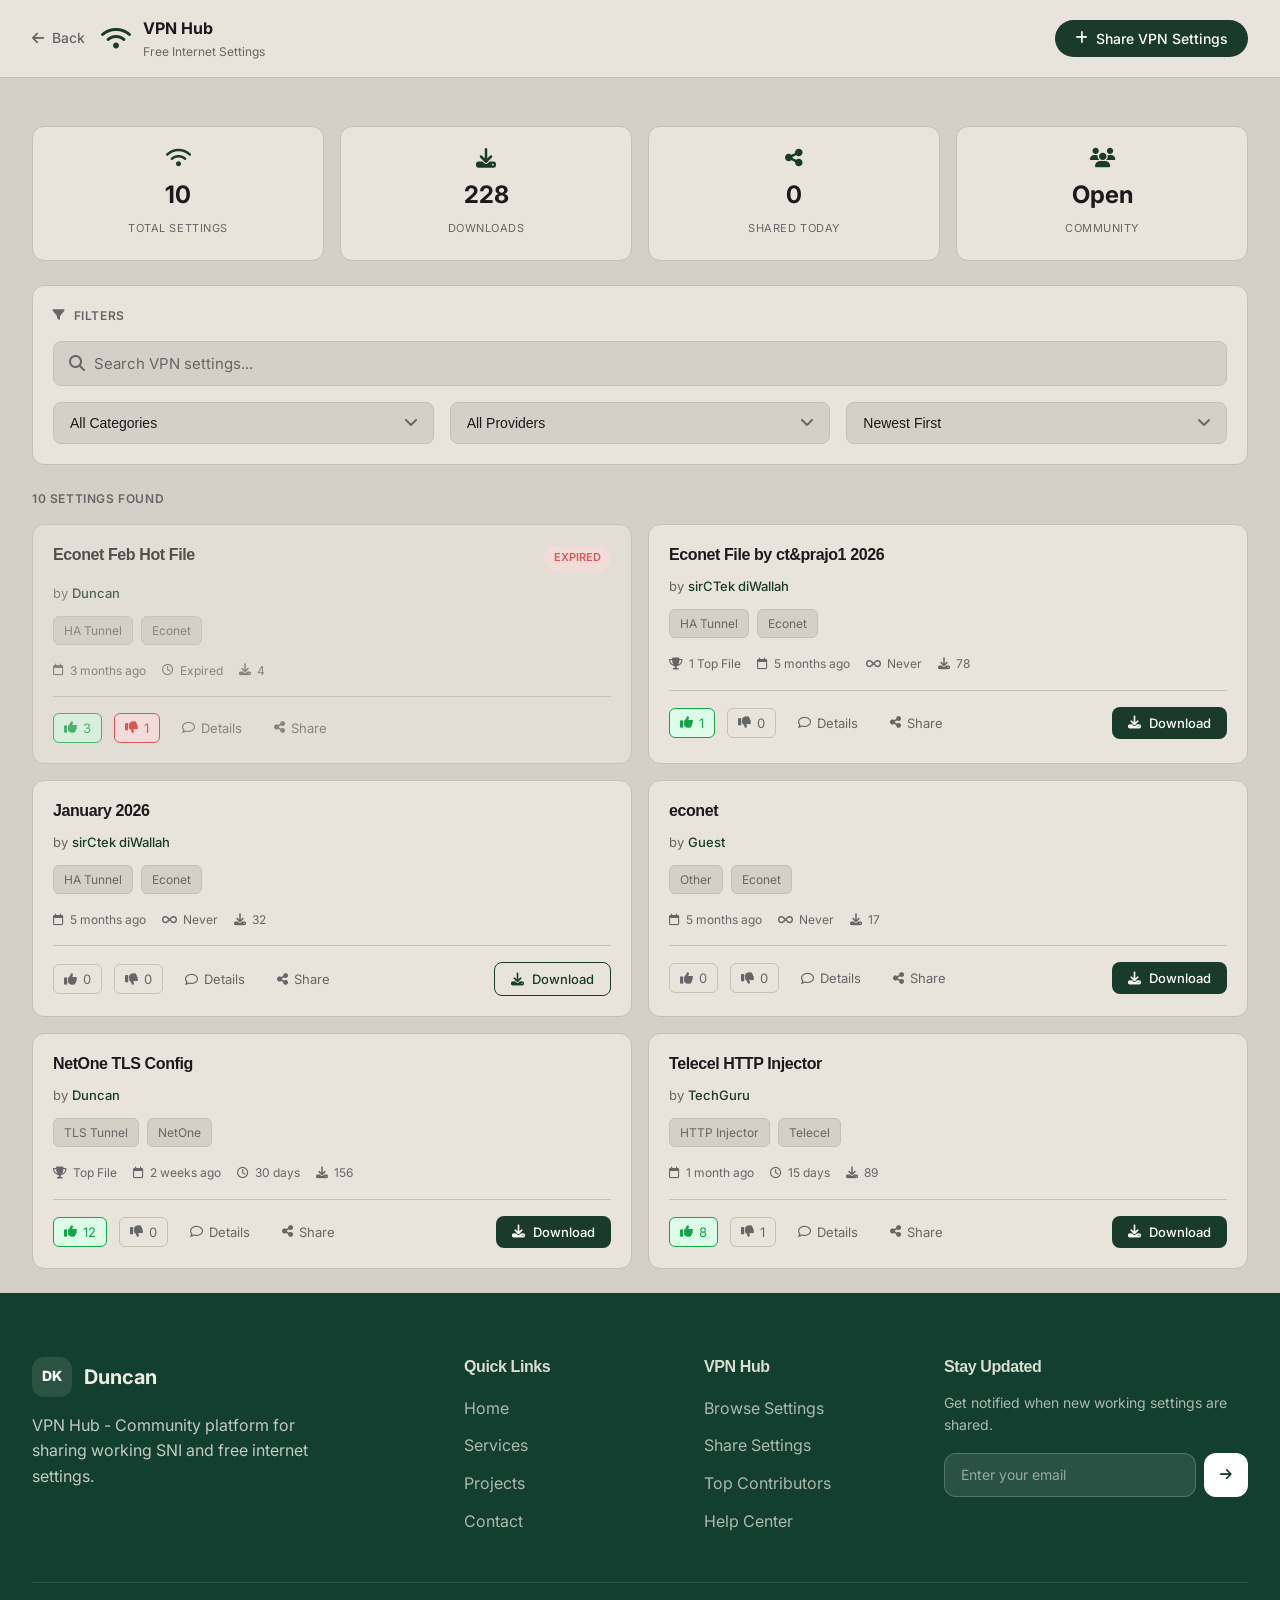
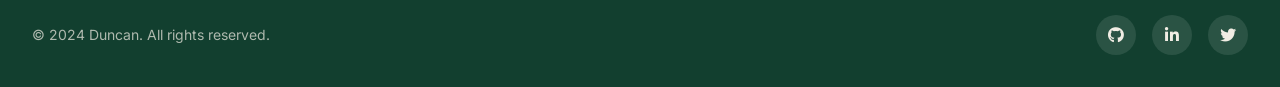
==== vpn-hub.html @ 021457cf "Add files via upload Initial website upload" ====
<!DOCTYPE html>
<html lang="en">
<head>
    <meta charset="UTF-8">
    <meta name="viewport" content="width=device-width, initial-scale=1.0">
    <title>VPN Hub | Free Internet Settings Community</title>
    <meta name="description" content="VPN Hub - Community platform for sharing working SNI and free internet settings. Download and share HA Tunnel, HTTP Injector, and other VPN configurations.">
    <meta name="keywords" content="VPN Hub, SNI, Free Internet, HA Tunnel, HTTP Injector, Settings, Duncan">
    <meta name="author" content="Duncan (formerly known as Unsignedhacker)">
    <meta name="theme-color" content="#1a3a2a">
    
    <!-- Open Graph -->
    <meta property="og:type" content="website">
    <meta property="og:url" content="https://duncan.dev/vpn-hub.html">
    <meta property="og:title" content="VPN Hub | Free Internet Settings Community">
    <meta property="og:description" content="Community platform for sharing working SNI and free internet settings.">
    
    <!-- Fonts -->
    <link rel="preconnect" href="https://fonts.googleapis.com">
    <link rel="preconnect" href="https://fonts.gstatic.com" crossorigin>
    <link href="https://fonts.googleapis.com/css2?family=Inter:wght@300;400;500;600;700;800;900&display=swap" rel="stylesheet">
    
    <!-- Icons -->
    <link rel="stylesheet" href="https://cdnjs.cloudflare.com/ajax/libs/font-awesome/6.5.1/css/all.min.css">
    
    <!-- Favicon - Hacker Style -->
    <link rel="icon" type="image/svg+xml" href="data:image/svg+xml,<svg xmlns=%22http://www.w3.org/2000/svg%22 viewBox=%220 0 100 100%22><rect fill=%22%231a3a2a%22 rx=%2215%22 width=%22100%22 height=%22100%22/><text x=%2250%22 y=%2255%22 font-size=%2250%22 text-anchor=%22middle%22 dominant-baseline=%22middle%22 fill=%22white%22 font-family=%22monospace%22>DK</text></svg>">
    <link rel="apple-touch-icon" href="data:image/svg+xml,<svg xmlns=%22http://www.w3.org/2000/svg%22 viewBox=%220 0 180 180%22><rect fill=%22%231a3a2a%22 rx=%2225%22 width=%22180%22 height=%22180%22/><text x=%2290%22 y=%22100%22 font-size=%2280%22 text-anchor=%22middle%22 dominant-baseline=%22middle%22 fill=%22white%22 font-family=%22monospace%22 font-weight=%22bold%22>DK</text></svg>">
    
    <link rel="stylesheet" href="style.css">
    <style>
        /* VPN Hub - SNI Settings Platform Styles */
        :root {
            --vh-bg: #d4d0c8;
            --vh-card: #e8e4dc;
            --vh-border: #c4c0b8;
            --vh-text: #1a1a1a;
            --vh-text-muted: #666;
            --vh-primary: #1a3a2a;
            --vh-primary-light: #2d5a45;
            --vh-success: #22c55e;
            --vh-warning: #f59e0b;
            --vh-danger: #ef4444;
        }
        
        [data-theme="dark"] {
            --vh-bg: #1a1a1a;
            --vh-card: #2a2a2a;
            --vh-border: #3a3a3a;
            --vh-text: #e8e4dc;
            --vh-text-muted: #999;
        }
        
        body {
            background: var(--vh-bg);
            font-family: 'Inter', sans-serif;
        }
        
        /* VPN Hub Header */
        .vpn-hub-header {
            background: var(--vh-card);
            border-bottom: 1px solid var(--vh-border);
            padding: 1rem 0;
            position: sticky;
            top: 0;
            z-index: 100;
        }
        
        .vpn-hub-header .container {
            display: flex;
            align-items: center;
            justify-content: space-between;
        }
        
        .vpn-hub-brand {
            display: flex;
            align-items: center;
            gap: 1rem;
        }
        
        .back-btn {
            display: flex;
            align-items: center;
            gap: 0.5rem;
            color: var(--vh-text-muted);
            font-size: 0.875rem;
            font-weight: 500;
            transition: color 0.2s;
        }
        
        .back-btn:hover {
            color: var(--vh-primary);
        }
        
        .vpn-hub-logo {
            display: flex;
            align-items: center;
            gap: 0.75rem;
        }
        
        .vpn-hub-logo i {
            font-size: 1.5rem;
            color: var(--vh-primary);
        }
        
        .vpn-hub-logo-text {
            display: flex;
            flex-direction: column;
        }
        
        .vpn-hub-logo-text strong {
            font-size: 1rem;
            font-weight: 700;
            color: var(--vh-text);
        }
        
        .vpn-hub-logo-text span {
            font-size: 0.75rem;
            color: var(--vh-text-muted);
        }
        
        .share-btn {
            display: flex;
            align-items: center;
            gap: 0.5rem;
            padding: 0.625rem 1.25rem;
            background: var(--vh-primary);
            color: white;
            border-radius: 9999px;
            font-size: 0.875rem;
            font-weight: 500;
            transition: background 0.2s;
        }
        
        .share-btn:hover {
            background: var(--vh-primary-light);
        }
        
        /* Stats Bar */
        .vpn-stats-bar {
            padding: 1.5rem 0;
        }
        
        .stats-grid {
            display: grid;
            grid-template-columns: repeat(4, 1fr);
            gap: 1rem;
        }
        
        .stat-box {
            background: var(--vh-card);
            border: 1px solid var(--vh-border);
            border-radius: 0.75rem;
            padding: 1.25rem;
            text-align: center;
            transition: all 0.2s;
        }
        
        .stat-box:hover {
            border-color: var(--vh-primary);
        }
        
        .stat-box i {
            font-size: 1.25rem;
            color: var(--vh-primary);
            margin-bottom: 0.5rem;
        }
        
        .stat-box .number {
            font-size: 1.5rem;
            font-weight: 700;
            color: var(--vh-text);
            display: block;
        }
        
        .stat-box .label {
            font-size: 0.6875rem;
            color: var(--vh-text-muted);
            text-transform: uppercase;
            letter-spacing: 0.05em;
        }
        
        /* Filters Section */
        .filters-section {
            background: var(--vh-card);
            border: 1px solid var(--vh-border);
            border-radius: 0.75rem;
            padding: 1.25rem;
            margin-bottom: 1.5rem;
        }
        
        .filters-header {
            display: flex;
            align-items: center;
            gap: 0.5rem;
            margin-bottom: 1rem;
            color: var(--vh-text-muted);
            font-size: 0.75rem;
            font-weight: 600;
            text-transform: uppercase;
            letter-spacing: 0.05em;
        }
        
        .search-box {
            position: relative;
            margin-bottom: 1rem;
        }
        
        .search-box i {
            position: absolute;
            left: 1rem;
            top: 50%;
            transform: translateY(-50%);
            color: var(--vh-text-muted);
        }
        
        .search-box input {
            width: 100%;
            padding: 0.75rem 1rem 0.75rem 2.5rem;
            background: var(--vh-bg);
            border: 1px solid var(--vh-border);
            border-radius: 0.5rem;
            font-size: 0.9375rem;
            color: var(--vh-text);
        }
        
        .search-box input::placeholder {
            color: var(--vh-text-muted);
        }
        
        .filters-row {
            display: grid;
            grid-template-columns: repeat(3, 1fr);
            gap: 1rem;
        }
        
        .filter-select {
            position: relative;
        }
        
        .filter-select select {
            width: 100%;
            padding: 0.75rem 2.5rem 0.75rem 1rem;
            background: var(--vh-bg);
            border: 1px solid var(--vh-border);
            border-radius: 0.5rem;
            font-size: 0.875rem;
            color: var(--vh-text);
            cursor: pointer;
            appearance: none;
        }
        
        .filter-select::after {
            content: '\f107';
            font-family: 'Font Awesome 6 Free';
            font-weight: 900;
            position: absolute;
            right: 1rem;
            top: 50%;
            transform: translateY(-50%);
            color: var(--vh-text-muted);
            pointer-events: none;
        }
        
        /* Results Count */
        .results-count {
            font-size: 0.75rem;
            color: var(--vh-text-muted);
            font-weight: 600;
            text-transform: uppercase;
            letter-spacing: 0.05em;
            margin-bottom: 1rem;
        }
        
        /* Settings Grid */
        .settings-grid {
            display: grid;
            grid-template-columns: repeat(2, 1fr);
            gap: 1rem;
        }
        
        /* Setting Card */
        .setting-card {
            background: var(--vh-card);
            border: 1px solid var(--vh-border);
            border-radius: 0.75rem;
            padding: 1.25rem;
            transition: all 0.2s;
        }
        
        .setting-card:hover {
            border-color: var(--vh-primary);
            box-shadow: 0 4px 12px rgba(0,0,0,0.08);
        }
        
        .setting-card.expired {
            opacity: 0.7;
        }
        
        .setting-header {
            display: flex;
            align-items: flex-start;
            justify-content: space-between;
            margin-bottom: 0.75rem;
        }
        
        .setting-title {
            font-size: 1rem;
            font-weight: 600;
            color: var(--vh-text);
        }
        
        .setting-badge {
            padding: 0.25rem 0.625rem;
            border-radius: 9999px;
            font-size: 0.6875rem;
            font-weight: 600;
            text-transform: uppercase;
        }
        
        .setting-badge.expired {
            background: #fee2e2;
            color: #dc2626;
        }
        
        .setting-badge.active {
            background: #dcfce7;
            color: #16a34a;
        }
        
        .setting-author {
            font-size: 0.8125rem;
            color: var(--vh-text-muted);
            margin-bottom: 0.75rem;
        }
        
        .setting-author a {
            color: var(--vh-primary);
            font-weight: 500;
        }
        
        .setting-tags {
            display: flex;
            gap: 0.5rem;
            margin-bottom: 1rem;
        }
        
        .setting-tag {
            padding: 0.25rem 0.625rem;
            background: var(--vh-bg);
            border: 1px solid var(--vh-border);
            border-radius: 0.375rem;
            font-size: 0.75rem;
            color: var(--vh-text-muted);
        }
        
        .setting-meta {
            display: flex;
            align-items: center;
            gap: 1rem;
            font-size: 0.75rem;
            color: var(--vh-text-muted);
            margin-bottom: 1rem;
            padding-bottom: 1rem;
            border-bottom: 1px solid var(--vh-border);
        }
        
        .setting-meta span {
            display: flex;
            align-items: center;
            gap: 0.375rem;
        }
        
        .setting-actions {
            display: flex;
            align-items: center;
            justify-content: space-between;
        }
        
        .setting-votes {
            display: flex;
            align-items: center;
            gap: 0.75rem;
        }
        
        .vote-btn {
            display: flex;
            align-items: center;
            gap: 0.375rem;
            padding: 0.375rem 0.625rem;
            background: transparent;
            border: 1px solid var(--vh-border);
            border-radius: 0.375rem;
            font-size: 0.8125rem;
            color: var(--vh-text-muted);
            cursor: pointer;
            transition: all 0.2s;
        }
        
        .vote-btn:hover {
            border-color: var(--vh-primary);
            color: var(--vh-primary);
        }
        
        .vote-btn.liked {
            background: #dcfce7;
            border-color: #16a34a;
            color: #16a34a;
        }
        
        .vote-btn.disliked {
            background: #fee2e2;
            border-color: #dc2626;
            color: #dc2626;
        }
        
        .action-btn {
            display: flex;
            align-items: center;
            gap: 0.375rem;
            padding: 0.375rem 0.625rem;
            background: transparent;
            border: none;
            font-size: 0.8125rem;
            color: var(--vh-text-muted);
            cursor: pointer;
            transition: color 0.2s;
        }
        
        .action-btn:hover {
            color: var(--vh-primary);
        }
        
        .download-btn {
            display: flex;
            align-items: center;
            gap: 0.5rem;
            padding: 0.5rem 1rem;
            background: var(--vh-primary);
            color: white;
            border-radius: 0.5rem;
            font-size: 0.8125rem;
            font-weight: 500;
            cursor: pointer;
            transition: background 0.2s;
        }
        
        .download-btn:hover {
            background: var(--vh-primary-light);
        }
        
        .download-btn.outline {
            background: transparent;
            border: 1px solid var(--vh-primary);
            color: var(--vh-primary);
        }
        
        .download-btn.outline:hover {
            background: var(--vh-primary);
            color: white;
        }
        
        /* Empty State */
        .empty-state {
            text-align: center;
            padding: 4rem 2rem;
        }
        
        .empty-state i {
            font-size: 3rem;
            color: var(--vh-border);
            margin-bottom: 1rem;
        }
        
        .empty-state h3 {
            font-size: 1.25rem;
            color: var(--vh-text);
            margin-bottom: 0.5rem;
        }
        
        .empty-state p {
            color: var(--vh-text-muted);
        }
        
        /* Responsive */
        @media (max-width: 900px) {
            .stats-grid {
                grid-template-columns: repeat(2, 1fr);
            }
            
            .filters-row {
                grid-template-columns: 1fr;
            }
            
            .settings-grid {
                grid-template-columns: 1fr;
            }
        }
        
        @media (max-width: 600px) {
            .vpn-hub-header .container {
                flex-wrap: wrap;
                gap: 1rem;
            }
            
            .stats-grid {
                grid-template-columns: repeat(2, 1fr);
            }
            
            .setting-actions {
                flex-wrap: wrap;
                gap: 0.75rem;
            }
        }
    </style>
</head>
<body>
    <!-- VPN Hub Header -->
    <header class="vpn-hub-header">
        <div class="container">
            <div class="vpn-hub-brand">
                <a href="index.html" class="back-btn">
                    <i class="fas fa-arrow-left"></i>
                    Back
                </a>
                <div class="vpn-hub-logo">
                    <i class="fas fa-wifi"></i>
                    <div class="vpn-hub-logo-text">
                        <strong>VPN Hub</strong>
                        <span>Free Internet Settings</span>
                    </div>
                </div>
            </div>
            <button class="share-btn">
                <i class="fas fa-plus"></i>
                Share VPN Settings
            </button>
        </div>
    </header>

    <!-- Main Content -->
    <main class="vpn-hub-main" style="padding: 1.5rem 0;">
        <div class="container">
            <!-- Stats Bar -->
            <div class="vpn-stats-bar">
                <div class="stats-grid">
                    <div class="stat-box">
                        <i class="fas fa-wifi"></i>
                        <span class="number">10</span>
                        <span class="label">Total Settings</span>
                    </div>
                    <div class="stat-box">
                        <i class="fas fa-download"></i>
                        <span class="number">228</span>
                        <span class="label">Downloads</span>
                    </div>
                    <div class="stat-box">
                        <i class="fas fa-share-alt"></i>
                        <span class="number">0</span>
                        <span class="label">Shared Today</span>
                    </div>
                    <div class="stat-box">
                        <i class="fas fa-users"></i>
                        <span class="number">Open</span>
                        <span class="label">Community</span>
                    </div>
                </div>
            </div>

            <!-- Filters -->
            <div class="filters-section">
                <div class="filters-header">
                    <i class="fas fa-filter"></i>
                    Filters
                </div>
                <div class="search-box">
                    <i class="fas fa-search"></i>
                    <input type="text" placeholder="Search VPN settings...">
                </div>
                <div class="filters-row">
                    <div class="filter-select">
                        <select>
                            <option>All Categories</option>
                            <option>HA Tunnel</option>
                            <option>HTTP Injector</option>
                            <option>TLS Tunnel</option>
                            <option>Other</option>
                        </select>
                    </div>
                    <div class="filter-select">
                        <select>
                            <option>All Providers</option>
                            <option>Econet</option>
                            <option>NetOne</option>
                            <option>Telecel</option>
                            <option>Other</option>
                        </select>
                    </div>
                    <div class="filter-select">
                        <select>
                            <option>Newest First</option>
                            <option>Most Downloaded</option>
                            <option>Most Liked</option>
                            <option>Expiring Soon</option>
                        </select>
                    </div>
                </div>
            </div>

            <!-- Results Count -->
            <div class="results-count">10 SETTINGS FOUND</div>

            <!-- Settings Grid -->
            <div class="settings-grid">
                <!-- Setting Card 1 - Expired -->
                <div class="setting-card expired">
                    <div class="setting-header">
                        <h3 class="setting-title">Econet Feb Hot File</h3>
                        <span class="setting-badge expired">Expired</span>
                    </div>
                    <div class="setting-author">by <a href="#">Duncan</a></div>
                    <div class="setting-tags">
                        <span class="setting-tag">HA Tunnel</span>
                        <span class="setting-tag">Econet</span>
                    </div>
                    <div class="setting-meta">
                        <span><i class="far fa-calendar"></i> 3 months ago</span>
                        <span><i class="far fa-clock"></i> Expired</span>
                        <span><i class="fas fa-download"></i> 4</span>
                    </div>
                    <div class="setting-actions">
                        <div class="setting-votes">
                            <button class="vote-btn liked">
                                <i class="fas fa-thumbs-up"></i> 3
                            </button>
                            <button class="vote-btn disliked">
                                <i class="fas fa-thumbs-down"></i> 1
                            </button>
                            <button class="action-btn">
                                <i class="far fa-comment"></i> Details
                            </button>
                            <button class="action-btn">
                                <i class="fas fa-share-alt"></i> Share
                            </button>
                        </div>
                    </div>
                </div>

                <!-- Setting Card 2 -->
                <div class="setting-card">
                    <div class="setting-header">
                        <h3 class="setting-title">Econet File by ct&prajo1 2026</h3>
                    </div>
                    <div class="setting-author">by <a href="#">sirCTek diWallah</a></div>
                    <div class="setting-tags">
                        <span class="setting-tag">HA Tunnel</span>
                        <span class="setting-tag">Econet</span>
                    </div>
                    <div class="setting-meta">
                        <span><i class="fas fa-trophy"></i> 1 Top File</span>
                        <span><i class="far fa-calendar"></i> 5 months ago</span>
                        <span><i class="fas fa-infinity"></i> Never</span>
                        <span><i class="fas fa-download"></i> 78</span>
                    </div>
                    <div class="setting-actions">
                        <div class="setting-votes">
                            <button class="vote-btn liked">
                                <i class="fas fa-thumbs-up"></i> 1
                            </button>
                            <button class="vote-btn">
                                <i class="fas fa-thumbs-down"></i> 0
                            </button>
                            <button class="action-btn">
                                <i class="far fa-comment"></i> Details
                            </button>
                            <button class="action-btn">
                                <i class="fas fa-share-alt"></i> Share
                            </button>
                        </div>
                        <button class="download-btn">
                            <i class="fas fa-download"></i> Download
                        </button>
                    </div>
                </div>

                <!-- Setting Card 3 -->
                <div class="setting-card">
                    <div class="setting-header">
                        <h3 class="setting-title">January 2026</h3>
                    </div>
                    <div class="setting-author">by <a href="#">sirCtek diWallah</a></div>
                    <div class="setting-tags">
                        <span class="setting-tag">HA Tunnel</span>
                        <span class="setting-tag">Econet</span>
                    </div>
                    <div class="setting-meta">
                        <span><i class="far fa-calendar"></i> 5 months ago</span>
                        <span><i class="fas fa-infinity"></i> Never</span>
                        <span><i class="fas fa-download"></i> 32</span>
                    </div>
                    <div class="setting-actions">
                        <div class="setting-votes">
                            <button class="vote-btn">
                                <i class="fas fa-thumbs-up"></i> 0
                            </button>
                            <button class="vote-btn">
                                <i class="fas fa-thumbs-down"></i> 0
                            </button>
                            <button class="action-btn">
                                <i class="far fa-comment"></i> Details
                            </button>
                            <button class="action-btn">
                                <i class="fas fa-share-alt"></i> Share
                            </button>
                        </div>
                        <button class="download-btn outline">
                            <i class="fas fa-download"></i> Download
                        </button>
                    </div>
                </div>

                <!-- Setting Card 4 -->
                <div class="setting-card">
                    <div class="setting-header">
                        <h3 class="setting-title">econet</h3>
                    </div>
                    <div class="setting-author">by <a href="#">Guest</a></div>
                    <div class="setting-tags">
                        <span class="setting-tag">Other</span>
                        <span class="setting-tag">Econet</span>
                    </div>
                    <div class="setting-meta">
                        <span><i class="far fa-calendar"></i> 5 months ago</span>
                        <span><i class="fas fa-infinity"></i> Never</span>
                        <span><i class="fas fa-download"></i> 17</span>
                    </div>
                    <div class="setting-actions">
                        <div class="setting-votes">
                            <button class="vote-btn">
                                <i class="fas fa-thumbs-up"></i> 0
                            </button>
                            <button class="vote-btn">
                                <i class="fas fa-thumbs-down"></i> 0
                            </button>
                            <button class="action-btn">
                                <i class="far fa-comment"></i> Details
                            </button>
                            <button class="action-btn">
                                <i class="fas fa-share-alt"></i> Share
                            </button>
                        </div>
                        <button class="download-btn">
                            <i class="fas fa-download"></i> Download
                        </button>
                    </div>
                </div>

                <!-- Setting Card 5 -->
                <div class="setting-card">
                    <div class="setting-header">
                        <h3 class="setting-title">NetOne TLS Config</h3>
                    </div>
                    <div class="setting-author">by <a href="#">Duncan</a></div>
                    <div class="setting-tags">
                        <span class="setting-tag">TLS Tunnel</span>
                        <span class="setting-tag">NetOne</span>
                    </div>
                    <div class="setting-meta">
                        <span><i class="fas fa-trophy"></i> Top File</span>
                        <span><i class="far fa-calendar"></i> 2 weeks ago</span>
                        <span><i class="far fa-clock"></i> 30 days</span>
                        <span><i class="fas fa-download"></i> 156</span>
                    </div>
                    <div class="setting-actions">
                        <div class="setting-votes">
                            <button class="vote-btn liked">
                                <i class="fas fa-thumbs-up"></i> 12
                            </button>
                            <button class="vote-btn">
                                <i class="fas fa-thumbs-down"></i> 0
                            </button>
                            <button class="action-btn">
                                <i class="far fa-comment"></i> Details
                            </button>
                            <button class="action-btn">
                                <i class="fas fa-share-alt"></i> Share
                            </button>
                        </div>
                        <button class="download-btn">
                            <i class="fas fa-download"></i> Download
                        </button>
                    </div>
                </div>

                <!-- Setting Card 6 -->
                <div class="setting-card">
                    <div class="setting-header">
                        <h3 class="setting-title">Telecel HTTP Injector</h3>
                    </div>
                    <div class="setting-author">by <a href="#">TechGuru</a></div>
                    <div class="setting-tags">
                        <span class="setting-tag">HTTP Injector</span>
                        <span class="setting-tag">Telecel</span>
                    </div>
                    <div class="setting-meta">
                        <span><i class="far fa-calendar"></i> 1 month ago</span>
                        <span><i class="far fa-clock"></i> 15 days</span>
                        <span><i class="fas fa-download"></i> 89</span>
                    </div>
                    <div class="setting-actions">
                        <div class="setting-votes">
                            <button class="vote-btn liked">
                                <i class="fas fa-thumbs-up"></i> 8
                            </button>
                            <button class="vote-btn">
                                <i class="fas fa-thumbs-down"></i> 1
                            </button>
                            <button class="action-btn">
                                <i class="far fa-comment"></i> Details
                            </button>
                            <button class="action-btn">
                                <i class="fas fa-share-alt"></i> Share
                            </button>
                        </div>
                        <button class="download-btn">
                            <i class="fas fa-download"></i> Download
                        </button>
                    </div>
                </div>
            </div>
        </div>
    </main>

    <!-- Footer -->
    <footer class="footer">
        <div class="container">
            <div class="footer-grid">
                <div class="footer-brand">
                    <a href="index.html" class="footer-logo">
                        <span class="logo-icon">DK</span>
                        <span class="logo-text">Duncan</span>
                    </a>
                    <p class="footer-tagline">
                        VPN Hub - Community platform for sharing working SNI and free internet settings.
                    </p>
                </div>
                
                <div class="footer-links">
                    <h4>Quick Links</h4>
                    <ul>
                        <li><a href="index.html">Home</a></li>
                        <li><a href="index.html#services">Services</a></li>
                        <li><a href="index.html#projects">Projects</a></li>
                        <li><a href="index.html#contact">Contact</a></li>
                    </ul>
                </div>
                
                <div class="footer-links">
                    <h4>VPN Hub</h4>
                    <ul>
                        <li><a href="#">Browse Settings</a></li>
                        <li><a href="#">Share Settings</a></li>
                        <li><a href="#">Top Contributors</a></li>
                        <li><a href="#">Help Center</a></li>
                    </ul>
                </div>
                
                <div class="footer-newsletter">
                    <h4>Stay Updated</h4>
                    <p>Get notified when new working settings are shared.</p>
                    <form class="newsletter-form">
                        <input type="email" placeholder="Enter your email">
                        <button type="submit" aria-label="Subscribe">
                            <i class="fas fa-arrow-right"></i>
                        </button>
                    </form>
                </div>
            </div>
            
            <div class="footer-bottom">
                <p class="copyright">
                    © <span id="currentYear">2024</span> Duncan. All rights reserved.
                </p>
                <div class="footer-social">
                    <a href="https://github.com/duncankanatsa" target="_blank" rel="noopener" aria-label="GitHub">
                        <i class="fab fa-github"></i>
                    </a>
                    <a href="https://linkedin.com/in/duncankanatsa" target="_blank" rel="noopener" aria-label="LinkedIn">
                        <i class="fab fa-linkedin-in"></i>
                    </a>
                    <a href="https://twitter.com/duncankanatsa" target="_blank" rel="noopener" aria-label="Twitter">
                        <i class="fab fa-twitter"></i>
                    </a>
                </div>
            </div>
        </div>
    </footer>

    <!-- Back to Top Button -->
    <button class="back-to-top" id="backToTop" aria-label="Back to top">
        <i class="fas fa-arrow-up"></i>
    </button>

    <script src="script.js"></script>
</body>
</html>
---- style.css ----
/* ============================================
   Tyga Sparta Portfolio - Main Stylesheet
   ============================================ */

/* CSS Variables - Color Scheme */
:root {
    /* Primary Colors - Dark Green */
    --primary-hue: 158;
    --primary: hsl(var(--primary-hue), 55%, 16%);
    --primary-foreground: hsl(42, 30%, 92%);
    --primary-light: hsl(var(--primary-hue), 45%, 25%);
    --primary-lighter: hsl(var(--primary-hue), 40%, 35%);
    
    /* Background Colors - Warm Beige */
    --background: hsl(42, 30%, 92%);
    --background-dark: hsl(42, 25%, 88%);
    --foreground: hsl(var(--primary-hue), 45%, 12%);
    
    /* Card & Component Colors */
    --card: hsl(0, 0%, 100%);
    --card-foreground: hsl(var(--primary-hue), 45%, 12%);
    --border: hsl(42, 12%, 80%);
    --input: hsl(42, 12%, 80%);
    
    /* Accent Colors */
    --accent: hsl(var(--primary-hue), 55%, 16%);
    --accent-foreground: hsl(42, 30%, 92%);
    --muted: hsl(42, 12%, 83%);
    --muted-foreground: hsl(var(--primary-hue), 15%, 42%);
    
    /* Semantic Colors */
    --destructive: hsl(0, 84%, 60%);
    --destructive-foreground: hsl(0, 0%, 98%);
    --success: hsl(142, 76%, 36%);
    --warning: hsl(38, 92%, 50%);
    
    /* Glow Effects */
    --glow: hsl(var(--primary-hue), 55%, 16%);
    --glow-secondary: hsl(var(--primary-hue), 40%, 25%);
    
    /* Layout */
    --radius: 0.75rem;
    --radius-sm: calc(var(--radius) - 4px);
    --radius-lg: 1rem;
    --radius-xl: 1.5rem;
    
    /* Spacing */
    --section-padding: 6rem;
    --container-padding: 2rem;
    
    /* Typography */
    --font-display: 'Outfit', -apple-system, BlinkMacSystemFont, sans-serif;
    --font-body: 'Inter', -apple-system, BlinkMacSystemFont, sans-serif;
    
    /* Transitions */
    --transition-fast: 0.2s ease;
    --transition-base: 0.3s ease;
    --transition-slow: 0.5s ease;
    
    /* Shadows */
    --shadow-sm: 0 1px 2px 0 rgb(0 0 0 / 0.05);
    --shadow: 0 4px 6px -1px rgb(0 0 0 / 0.1), 0 2px 4px -2px rgb(0 0 0 / 0.1);
    --shadow-md: 0 10px 15px -3px rgb(0 0 0 / 0.1), 0 4px 6px -4px rgb(0 0 0 / 0.1);
    --shadow-lg: 0 20px 25px -5px rgb(0 0 0 / 0.1), 0 8px 10px -6px rgb(0 0 0 / 0.1);
    --shadow-glow: 0 0 40px -10px hsl(var(--primary-hue), 55%, 16% / 0.3);
}

/* Dark Mode */
[data-theme="dark"] {
    --background: hsl(160, 20%, 8%);
    --background-dark: hsl(160, 15%, 12%);
    --foreground: hsl(42, 30%, 88%);
    
    --card: hsl(160, 15%, 12%);
    --card-foreground: hsl(42, 30%, 88%);
    --border: hsl(160, 10%, 22%);
    --input: hsl(160, 10%, 22%);
    
    --primary: hsl(var(--primary-hue), 45%, 45%);
    --primary-foreground: hsl(160, 20%, 8%);
    --accent: hsl(var(--primary-hue), 45%, 45%);
    --accent-foreground: hsl(160, 20%, 8%);
    
    --muted: hsl(160, 10%, 20%);
    --muted-foreground: hsl(42, 10%, 55%);
    
    --shadow-sm: 0 1px 2px 0 rgb(0 0 0 / 0.3);
    --shadow: 0 4px 6px -1px rgb(0 0 0 / 0.4), 0 2px 4px -2px rgb(0 0 0 / 0.3);
    --shadow-md: 0 10px 15px -3px rgb(0 0 0 / 0.4), 0 4px 6px -4px rgb(0 0 0 / 0.3);
}

/* ============================================
   Reset & Base Styles
   ============================================ */
*, *::before, *::after {
    box-sizing: border-box;
    margin: 0;
    padding: 0;
}

html {
    scroll-behavior: smooth;
    font-size: 16px;
}

body {
    font-family: var(--font-body);
    background-color: var(--background);
    color: var(--foreground);
    line-height: 1.6;
    -webkit-font-smoothing: antialiased;
    -moz-osx-font-smoothing: grayscale;
    transition: background-color var(--transition-base), color var(--transition-base);
}

h1, h2, h3, h4, h5, h6 {
    font-family: var(--font-display);
    font-weight: 700;
    line-height: 1.2;
    letter-spacing: -0.025em;
}

a {
    color: inherit;
    text-decoration: none;
    transition: color var(--transition-fast);
}

img {
    max-width: 100%;
    height: auto;
    display: block;
}

button {
    font-family: inherit;
    cursor: pointer;
    border: none;
    background: none;
}

input, textarea {
    font-family: inherit;
}

ul {
    list-style: none;
}

/* ============================================
   Layout & Container
   ============================================ */
.container {
    width: 100%;
    max-width: 1400px;
    margin: 0 auto;
    padding: 0 var(--container-padding);
}

/* ============================================
   Navigation
   ============================================ */
.navbar {
    position: fixed;
    top: 0;
    left: 0;
    right: 0;
    z-index: 1000;
    background: hsl(var(--background) / 0.8);
    backdrop-filter: blur(12px);
    border-bottom: 1px solid hsl(var(--border) / 0.5);
    transition: all var(--transition-base);
}

.nav-container {
    display: flex;
    align-items: center;
    justify-content: space-between;
    height: 70px;
}

.logo {
    display: flex;
    align-items: center;
    gap: 0.75rem;
    font-weight: 700;
    font-size: 1.25rem;
}

.logo-icon {
    display: flex;
    align-items: center;
    justify-content: center;
    width: 40px;
    height: 40px;
    background: var(--primary);
    color: var(--primary-foreground);
    border-radius: var(--radius);
    font-size: 0.875rem;
    font-weight: 800;
}

.nav-menu {
    display: flex;
    align-items: center;
    gap: 2rem;
}

.nav-link {
    font-size: 0.875rem;
    font-weight: 500;
    color: var(--muted-foreground);
    position: relative;
    padding: 0.5rem 0;
}

.nav-link::after {
    content: '';
    position: absolute;
    bottom: 0;
    left: 0;
    width: 0;
    height: 2px;
    background: var(--primary);
    transition: width var(--transition-fast);
}

.nav-link:hover,
.nav-link.active {
    color: var(--foreground);
}

.nav-link:hover::after,
.nav-link.active::after {
    width: 100%;
}

.nav-actions {
    display: flex;
    align-items: center;
    gap: 1rem;
}

.theme-toggle {
    width: 40px;
    height: 40px;
    border-radius: var(--radius);
    display: flex;
    align-items: center;
    justify-content: center;
    color: var(--foreground);
    background: var(--muted);
    transition: all var(--transition-fast);
}

.theme-toggle:hover {
    background: var(--primary);
    color: var(--primary-foreground);
}

.theme-toggle .fa-sun {
    display: none;
}

.theme-toggle .fa-moon {
    display: block;
}

[data-theme="dark"] .theme-toggle .fa-sun {
    display: block;
}

[data-theme="dark"] .theme-toggle .fa-moon {
    display: none;
}

.mobile-menu-toggle {
    display: none;
    flex-direction: column;
    gap: 5px;
    padding: 8px;
}

.mobile-menu-toggle span {
    display: block;
    width: 24px;
    height: 2px;
    background: var(--foreground);
    transition: all var(--transition-fast);
}

/* ============================================
   Buttons
   ============================================ */
.btn {
    display: inline-flex;
    align-items: center;
    justify-content: center;
    gap: 0.5rem;
    padding: 0.75rem 1.5rem;
    font-size: 0.875rem;
    font-weight: 600;
    border-radius: var(--radius);
    transition: all var(--transition-fast);
    white-space: nowrap;
}

.btn-primary {
    background: var(--primary);
    color: var(--primary-foreground);
    box-shadow: var(--shadow-sm);
}

.btn-primary:hover {
    background: var(--primary-light);
    transform: translateY(-2px);
    box-shadow: var(--shadow-md);
}

.btn-secondary {
    background: var(--secondary);
    color: var(--secondary-foreground);
    border: 1px solid var(--border);
}

.btn-secondary:hover {
    background: var(--muted);
    transform: translateY(-2px);
}

.btn-ghost {
    background: transparent;
    color: var(--foreground);
    border: 1px solid var(--border);
}

.btn-ghost:hover {
    background: var(--muted);
    border-color: var(--primary);
}

.btn-outline {
    background: transparent;
    color: var(--primary);
    border: 1.5px solid var(--primary);
}

.btn-outline:hover {
    background: var(--primary);
    color: var(--primary-foreground);
}

.btn-full {
    width: 100%;
}

/* ============================================
   Hero Section
   ============================================ */
.hero {
    position: relative;
    min-height: 100vh;
    display: flex;
    align-items: center;
    padding: 120px 0 var(--section-padding);
    overflow: hidden;
}

.hero-bg {
    position: absolute;
    inset: 0;
    z-index: 0;
}

.hero-grid {
    position: absolute;
    inset: 0;
    background-image: 
        linear-gradient(to right, hsl(var(--border) / 0.3) 1px, transparent 1px),
        linear-gradient(to bottom, hsl(var(--border) / 0.3) 1px, transparent 1px);
    background-size: 60px 60px;
    opacity: 0.5;
}

.hero-glow {
    position: absolute;
    top: 50%;
    left: 50%;
    width: 600px;
    height: 600px;
    background: radial-gradient(circle, hsl(var(--primary-hue), 55%, 16% / 0.15) 0%, transparent 70%);
    transform: translate(-50%, -50%);
    pointer-events: none;
}

[data-theme="dark"] .hero-glow {
    background: radial-gradient(circle, hsl(var(--primary-hue), 45%, 45% / 0.2) 0%, transparent 70%);
}

.hero-container {
    position: relative;
    z-index: 1;
    display: grid;
    grid-template-columns: 1fr 1fr;
    gap: 4rem;
    align-items: center;
}

.hero-badge {
    display: inline-flex;
    align-items: center;
    gap: 0.5rem;
    padding: 0.5rem 1rem;
    background: hsl(var(--primary) / 0.1);
    border: 1px solid hsl(var(--primary) / 0.2);
    border-radius: 9999px;
    font-size: 0.875rem;
    font-weight: 500;
    color: var(--primary);
    margin-bottom: 1.5rem;
}

.badge-dot {
    width: 8px;
    height: 8px;
    background: hsl(142, 76%, 36%);
    border-radius: 50%;
    animation: pulse 2s ease-in-out infinite;
}

@keyframes pulse {
    0%, 100% { opacity: 1; }
    50% { opacity: 0.5; }
}

.hero-title {
    font-size: clamp(2.5rem, 5vw, 4rem);
    font-weight: 900;
    line-height: 1.1;
    margin-bottom: 1.5rem;
}

.title-line {
    display: block;
}

.title-line.gradient {
    background: linear-gradient(135deg, var(--primary) 0%, var(--primary-lighter) 100%);
    -webkit-background-clip: text;
    -webkit-text-fill-color: transparent;
    background-clip: text;
}

.hero-description {
    font-size: 1.125rem;
    color: var(--muted-foreground);
    max-width: 500px;
    margin-bottom: 2rem;
}

.hero-stats {
    display: flex;
    gap: 2.5rem;
    margin-bottom: 2.5rem;
}

.stat {
    display: flex;
    flex-direction: column;
}

.stat-number {
    font-family: var(--font-display);
    font-size: 2rem;
    font-weight: 800;
    color: var(--primary);
}

.stat-label {
    font-size: 0.875rem;
    color: var(--muted-foreground);
}

.hero-actions {
    display: flex;
    gap: 1rem;
    flex-wrap: wrap;
}

.hero-visual {
    position: relative;
    display: flex;
    justify-content: center;
    align-items: center;
}

.code-window {
    width: 100%;
    max-width: 480px;
    background: var(--card);
    border: 1px solid var(--border);
    border-radius: var(--radius-lg);
    box-shadow: var(--shadow-lg);
    overflow: hidden;
}

.window-header {
    display: flex;
    align-items: center;
    gap: 0.75rem;
    padding: 0.75rem 1rem;
    background: var(--muted);
    border-bottom: 1px solid var(--border);
}

.window-dots {
    display: flex;
    gap: 6px;
}

.window-dots span {
    width: 12px;
    height: 12px;
    border-radius: 50%;
}

.window-dots span:nth-child(1) { background: #ff5f56; }
.window-dots span:nth-child(2) { background: #ffbd2e; }
.window-dots span:nth-child(3) { background: #27c93f; }

.window-title {
    font-size: 0.75rem;
    color: var(--muted-foreground);
    font-family: var(--font-body);
}

.window-content {
    padding: 1.25rem;
    overflow-x: auto;
}

.window-content pre {
    font-family: 'Fira Code', 'Consolas', monospace;
    font-size: 0.8rem;
    line-height: 1.6;
    margin: 0;
}

.code-keyword { color: hsl(280, 60%, 50%); }
.code-variable { color: hsl(30, 80%, 40%); }
.code-property { color: hsl(200, 60%, 40%); }
.code-string { color: hsl(140, 60%, 35%); }

[data-theme="dark"] .code-keyword { color: hsl(280, 80%, 70%); }
[data-theme="dark"] .code-variable { color: hsl(30, 90%, 60%); }
[data-theme="dark"] .code-property { color: hsl(200, 80%, 65%); }
[data-theme="dark"] .code-string { color: hsl(140, 70%, 55%); }

.floating-cards {
    position: absolute;
    inset: 0;
    pointer-events: none;
}

.float-card {
    position: absolute;
    display: flex;
    align-items: center;
    gap: 0.5rem;
    padding: 0.75rem 1rem;
    background: var(--card);
    border: 1px solid var(--border);
    border-radius: var(--radius);
    box-shadow: var(--shadow-md);
    font-size: 0.875rem;
    font-weight: 600;
    animation: float 6s ease-in-out infinite;
}

.float-card.flutter {
    top: 10%;
    right: 0;
    color: #02569B;
    animation-delay: 0s;
}

.float-card.react {
    bottom: 20%;
    left: -20px;
    color: #61DAFB;
    animation-delay: -2s;
}

.float-card.security {
    bottom: 5%;
    right: 10%;
    color: var(--primary);
    animation-delay: -4s;
}

@keyframes float {
    0%, 100% { transform: translateY(0); }
    50% { transform: translateY(-15px); }
}

.scroll-indicator {
    position: absolute;
    bottom: 2rem;
    left: 50%;
    transform: translateX(-50%);
    display: flex;
    flex-direction: column;
    align-items: center;
    gap: 0.75rem;
    color: var(--muted-foreground);
    font-size: 0.75rem;
}

.mouse {
    width: 24px;
    height: 40px;
    border: 2px solid var(--muted-foreground);
    border-radius: 12px;
    position: relative;
}

.wheel {
    width: 4px;
    height: 8px;
    background: var(--muted-foreground);
    border-radius: 2px;
    position: absolute;
    top: 8px;
    left: 50%;
    transform: translateX(-50%);
    animation: scroll 2s ease-in-out infinite;
}

@keyframes scroll {
    0% { opacity: 1; transform: translateX(-50%) translateY(0); }
    100% { opacity: 0; transform: translateX(-50%) translateY(12px); }
}

/* ============================================
   Section Styles
   ============================================ */
section {
    padding: var(--section-padding) 0;
}

.section-header {
    text-align: center;
    max-width: 600px;
    margin: 0 auto 4rem;
}

.section-tag {
    display: inline-block;
    padding: 0.5rem 1rem;
    background: hsl(var(--primary) / 0.1);
    color: var(--primary);
    font-size: 0.75rem;
    font-weight: 600;
    text-transform: uppercase;
    letter-spacing: 0.1em;
    border-radius: 9999px;
    margin-bottom: 1rem;
}

.section-title {
    font-size: clamp(2rem, 4vw, 3rem);
    margin-bottom: 1rem;
}

.section-description {
    color: var(--muted-foreground);
    font-size: 1.125rem;
}

/* ============================================
   Services Section
   ============================================ */
.services {
    background: var(--background-dark);
}

.services-grid {
    display: grid;
    grid-template-columns: repeat(auto-fit, minmax(350px, 1fr));
    gap: 1.5rem;
}

.service-card {
    padding: 2rem;
    background: var(--card);
    border: 1px solid hsl(var(--border) / 0.4);
    border-radius: var(--radius-lg);
    transition: all var(--transition-base);
}

.service-card:hover {
    border-color: hsl(var(--primary) / 0.2);
    box-shadow: var(--shadow-md);
    transform: translateY(-4px);
}

.service-card.featured {
    border-color: var(--primary);
    position: relative;
}

.service-card.featured::before {
    content: 'Popular';
    position: absolute;
    top: 1rem;
    right: 1rem;
    padding: 0.25rem 0.75rem;
    background: var(--primary);
    color: var(--primary-foreground);
    font-size: 0.7rem;
    font-weight: 600;
    text-transform: uppercase;
    border-radius: 9999px;
}

.service-icon {
    width: 56px;
    height: 56px;
    display: flex;
    align-items: center;
    justify-content: center;
    background: hsl(var(--primary) / 0.1);
    color: var(--primary);
    border-radius: var(--radius);
    font-size: 1.5rem;
    margin-bottom: 1.5rem;
}

.service-title {
    font-size: 1.25rem;
    margin-bottom: 0.75rem;
}

.service-description {
    color: var(--muted-foreground);
    font-size: 0.9375rem;
    margin-bottom: 1.5rem;
    line-height: 1.6;
}

.service-tech {
    display: flex;
    flex-wrap: wrap;
    gap: 0.5rem;
}

.tech-tag {
    padding: 0.375rem 0.875rem;
    background: var(--muted);
    color: var(--muted-foreground);
    font-size: 0.75rem;
    font-weight: 500;
    border-radius: 9999px;
}

/* ============================================
   Projects Section
   ============================================ */
.projects-filter {
    display: flex;
    justify-content: center;
    gap: 0.75rem;
    margin-bottom: 3rem;
    flex-wrap: wrap;
}

.filter-btn {
    padding: 0.625rem 1.25rem;
    font-size: 0.875rem;
    font-weight: 500;
    color: var(--muted-foreground);
    background: var(--card);
    border: 1px solid var(--border);
    border-radius: 9999px;
    transition: all var(--transition-fast);
}

.filter-btn:hover,
.filter-btn.active {
    background: var(--primary);
    color: var(--primary-foreground);
    border-color: var(--primary);
}

.projects-grid {
    display: grid;
    grid-template-columns: repeat(auto-fill, minmax(350px, 1fr));
    gap: 1.5rem;
    margin-bottom: 3rem;
}

.project-card {
    background: var(--card);
    border: 1px solid var(--border);
    border-radius: var(--radius-lg);
    overflow: hidden;
    transition: all var(--transition-base);
}

.project-card:hover {
    transform: translateY(-8px);
    box-shadow: var(--shadow-lg);
}

.project-image {
    position: relative;
    aspect-ratio: 16 / 10;
    overflow: hidden;
}

.project-placeholder {
    width: 100%;
    height: 100%;
    display: flex;
    flex-direction: column;
    align-items: center;
    justify-content: center;
    background: var(--muted);
    color: var(--muted-foreground);
    font-size: 3rem;
    gap: 0.5rem;
}

.project-placeholder span {
    font-size: 0.75rem;
    text-transform: uppercase;
    letter-spacing: 0.1em;
}

.project-placeholder.gradient-1 { background: linear-gradient(135deg, hsl(200, 60%, 50%) 0%, hsl(240, 60%, 50%) 100%); color: white; }
.project-placeholder.gradient-2 { background: linear-gradient(135deg, hsl(280, 60%, 50%) 0%, hsl(320, 60%, 50%) 100%); color: white; }
.project-placeholder.gradient-3 { background: linear-gradient(135deg, hsl(160, 60%, 40%) 0%, hsl(200, 60%, 40%) 100%); color: white; }
.project-placeholder.gradient-4 { background: linear-gradient(135deg, hsl(30, 80%, 50%) 0%, hsl(10, 80%, 50%) 100%); color: white; }
.project-placeholder.gradient-5 { background: linear-gradient(135deg, hsl(340, 60%, 50%) 0%, hsl(20, 80%, 50%) 100%); color: white; }

.project-overlay {
    position: absolute;
    inset: 0;
    background: hsl(var(--primary-hue), 55%, 16% / 0.9);
    display: flex;
    align-items: center;
    justify-content: center;
    gap: 1rem;
    opacity: 0;
    transition: opacity var(--transition-fast);
}

.project-card:hover .project-overlay {
    opacity: 1;
}

.project-link {
    width: 48px;
    height: 48px;
    display: flex;
    align-items: center;
    justify-content: center;
    background: white;
    color: var(--primary);
    border-radius: 50%;
    font-size: 1.125rem;
    transform: translateY(20px);
    opacity: 0;
    transition: all var(--transition-fast);
}

.project-card:hover .project-link {
    transform: translateY(0);
    opacity: 1;
}

.project-card:hover .project-link:nth-child(2) {
    transition-delay: 0.1s;
}

.project-link:hover {
    background: var(--primary);
    color: white;
}

.project-content {
    padding: 1.5rem;
}

.project-tags {
    display: flex;
    gap: 0.5rem;
    margin-bottom: 0.75rem;
}

.project-tag {
    padding: 0.25rem 0.75rem;
    background: hsl(var(--primary) / 0.1);
    color: var(--primary);
    font-size: 0.7rem;
    font-weight: 600;
    border-radius: 9999px;
}

.project-title {
    font-size: 1.125rem;
    margin-bottom: 0.5rem;
}

.project-description {
    font-size: 0.875rem;
    color: var(--muted-foreground);
    line-height: 1.5;
}

.projects-more {
    text-align: center;
}

/* ============================================
   About Section
   ============================================ */
.about {
    background: var(--background-dark);
}

.about-grid {
    display: grid;
    grid-template-columns: 1fr 1fr;
    gap: 4rem;
    align-items: center;
    margin-bottom: 4rem;
}

.about-content .section-tag {
    margin-bottom: 0.75rem;
}

.about-content .section-title {
    margin-bottom: 0.25rem;
}

.about-subtitle {
    font-size: 1.125rem;
    color: var(--primary);
    font-weight: 500;
    margin-bottom: 1.5rem;
}

.about-text {
    display: flex;
    flex-direction: column;
    gap: 1rem;
    margin-bottom: 1.5rem;
}

.about-text p {
    color: var(--muted-foreground);
    line-height: 1.7;
}

.about-highlights {
    display: flex;
    flex-direction: column;
    gap: 0.75rem;
    margin-bottom: 2rem;
}

.highlight {
    display: flex;
    align-items: center;
    gap: 0.75rem;
    font-weight: 500;
}

.highlight i {
    color: hsl(142, 76%, 36%);
    font-size: 1.125rem;
}

.about-actions {
    display: flex;
    gap: 1rem;
    flex-wrap: wrap;
}

.about-visual {
    display: flex;
    justify-content: center;
}

.about-image {
    position: relative;
}

.image-frame {
    padding: 1rem;
    background: var(--card);
    border: 1px solid var(--border);
    border-radius: var(--radius-xl);
    box-shadow: var(--shadow-lg);
}

.image-placeholder {
    width: 300px;
    height: 380px;
    display: flex;
    flex-direction: column;
    align-items: center;
    justify-content: center;
    background: var(--muted);
    border-radius: var(--radius-lg);
    color: var(--muted-foreground);
    gap: 1rem;
}

.image-placeholder i {
    font-size: 4rem;
}

.image-placeholder span {
    font-size: 1rem;
    font-weight: 600;
}

.experience-badge {
    position: absolute;
    bottom: -20px;
    right: -20px;
    padding: 1.25rem 1.5rem;
    background: var(--primary);
    color: var(--primary-foreground);
    border-radius: var(--radius-lg);
    box-shadow: var(--shadow-lg);
    text-align: center;
}

.exp-number {
    display: block;
    font-family: var(--font-display);
    font-size: 2.5rem;
    font-weight: 800;
    line-height: 1;
}

.exp-text {
    font-size: 0.75rem;
    opacity: 0.9;
}

.skills-section {
    padding-top: 3rem;
    border-top: 1px solid var(--border);
}

.skills-title {
    font-size: 1.5rem;
    text-align: center;
    margin-bottom: 2rem;
}

.skills-grid {
    display: grid;
    grid-template-columns: repeat(auto-fit, minmax(250px, 1fr));
    gap: 2rem;
}

.skill-category h4 {
    font-size: 1rem;
    margin-bottom: 1rem;
    color: var(--muted-foreground);
}

.skill-tags {
    display: flex;
    flex-wrap: wrap;
    gap: 0.625rem;
}

.skill-tag {
    padding: 0.5rem 1rem;
    background: var(--card);
    border: 1px solid var(--border);
    border-radius: var(--radius-sm);
    font-size: 0.875rem;
    font-weight: 500;
    transition: all var(--transition-fast);
}

.skill-tag:hover {
    border-color: var(--primary);
    background: hsl(var(--primary) / 0.05);
}

/* ============================================
   Contact Section
   ============================================ */
.contact-grid {
    display: grid;
    grid-template-columns: 1fr 1.2fr;
    gap: 4rem;
}

.contact-info .section-tag {
    margin-bottom: 0.75rem;
}

.contact-info .section-title {
    margin-bottom: 1rem;
}

.contact-description {
    color: var(--muted-foreground);
    margin-bottom: 2rem;
    line-height: 1.7;
}

.contact-details {
    display: flex;
    flex-direction: column;
    gap: 1.5rem;
    margin-bottom: 2.5rem;
}

.contact-item {
    display: flex;
    align-items: flex-start;
    gap: 1rem;
}

.contact-icon {
    width: 48px;
    height: 48px;
    display: flex;
    align-items: center;
    justify-content: center;
    background: hsl(var(--primary) / 0.1);
    color: var(--primary);
    border-radius: var(--radius);
    font-size: 1.25rem;
    flex-shrink: 0;
}

.contact-text {
    display: flex;
    flex-direction: column;
}

.contact-label {
    font-size: 0.875rem;
    color: var(--muted-foreground);
    margin-bottom: 0.25rem;
}

.contact-text a,
.contact-text span:last-child {
    font-weight: 600;
    color: var(--foreground);
}

.contact-text a:hover {
    color: var(--primary);
}

.social-links {
    display: flex;
    gap: 1rem;
}

.social-link {
    width: 44px;
    height: 44px;
    display: flex;
    align-items: center;
    justify-content: center;
    background: var(--card);
    border: 1px solid var(--border);
    border-radius: var(--radius);
    color: var(--muted-foreground);
    font-size: 1.125rem;
    transition: all var(--transition-fast);
}

.social-link:hover {
    background: var(--primary);
    border-color: var(--primary);
    color: var(--primary-foreground);
    transform: translateY(-3px);
}

.contact-form-wrapper {
    background: var(--card);
    border: 1px solid var(--border);
    border-radius: var(--radius-xl);
    padding: 2.5rem;
    box-shadow: var(--shadow);
}

.contact-form {
    display: flex;
    flex-direction: column;
    gap: 1.5rem;
}

.form-row {
    display: grid;
    grid-template-columns: 1fr 1fr;
    gap: 1.5rem;
}

.form-group {
    display: flex;
    flex-direction: column;
    gap: 0.5rem;
}

.form-group label {
    font-size: 0.875rem;
    font-weight: 500;
    color: var(--foreground);
}

.form-group input,
.form-group textarea {
    padding: 0.875rem 1rem;
    background: var(--background);
    border: 1px solid var(--border);
    border-radius: var(--radius);
    font-size: 0.9375rem;
    color: var(--foreground);
    transition: all var(--transition-fast);
}

.form-group input:focus,
.form-group textarea:focus {
    outline: none;
    border-color: var(--primary);
    box-shadow: 0 0 0 3px hsl(var(--primary-hue), 55%, 16% / 0.1);
}

.form-group input::placeholder,
.form-group textarea::placeholder {
    color: var(--muted-foreground);
}

.form-group textarea {
    resize: vertical;
    min-height: 120px;
}

/* ============================================
   Footer
   ============================================ */
.footer {
    background: var(--primary);
    color: var(--primary-foreground);
    padding: 4rem 0 2rem;
}

.footer-grid {
    display: grid;
    grid-template-columns: 2fr 1fr 1fr 1.5fr;
    gap: 3rem;
    margin-bottom: 3rem;
}

.footer-logo {
    display: flex;
    align-items: center;
    gap: 0.75rem;
    font-weight: 700;
    font-size: 1.25rem;
    margin-bottom: 1rem;
}

.footer-logo .logo-icon {
    background: rgba(255, 255, 255, 0.1);
    color: white;
}

.footer-tagline {
    opacity: 0.8;
    line-height: 1.6;
    max-width: 300px;
}

.footer-links h4 {
    font-size: 1rem;
    margin-bottom: 1.25rem;
    opacity: 0.9;
}

.footer-links ul {
    display: flex;
    flex-direction: column;
    gap: 0.75rem;
}

.footer-links a {
    opacity: 0.7;
    transition: opacity var(--transition-fast);
}

.footer-links a:hover {
    opacity: 1;
}

.footer-newsletter h4 {
    font-size: 1rem;
    margin-bottom: 1rem;
    opacity: 0.9;
}

.footer-newsletter p {
    opacity: 0.7;
    font-size: 0.875rem;
    margin-bottom: 1rem;
}

.newsletter-form {
    display: flex;
    gap: 0.5rem;
}

.newsletter-form input {
    flex: 1;
    padding: 0.75rem 1rem;
    background: rgba(255, 255, 255, 0.1);
    border: 1px solid rgba(255, 255, 255, 0.2);
    border-radius: var(--radius);
    color: white;
    font-size: 0.875rem;
}

.newsletter-form input::placeholder {
    color: rgba(255, 255, 255, 0.5);
}

.newsletter-form button {
    width: 44px;
    height: 44px;
    display: flex;
    align-items: center;
    justify-content: center;
    background: white;
    color: var(--primary);
    border-radius: var(--radius);
    transition: all var(--transition-fast);
}

.newsletter-form button:hover {
    background: rgba(255, 255, 255, 0.9);
    transform: scale(1.05);
}

.footer-bottom {
    display: flex;
    justify-content: space-between;
    align-items: center;
    padding-top: 2rem;
    border-top: 1px solid rgba(255, 255, 255, 0.1);
}

.copyright {
    font-size: 0.875rem;
    opacity: 0.7;
}

.footer-social {
    display: flex;
    gap: 1rem;
}

.footer-social a {
    width: 40px;
    height: 40px;
    display: flex;
    align-items: center;
    justify-content: center;
    background: rgba(255, 255, 255, 0.1);
    border-radius: 50%;
    font-size: 1rem;
    transition: all var(--transition-fast);
}

.footer-social a:hover {
    background: white;
    color: var(--primary);
    transform: translateY(-3px);
}

/* ============================================
   Back to Top Button
   ============================================ */
.back-to-top {
    position: fixed;
    bottom: 2rem;
    right: 2rem;
    width: 48px;
    height: 48px;
    display: flex;
    align-items: center;
    justify-content: center;
    background: var(--primary);
    color: var(--primary-foreground);
    border-radius: 50%;
    box-shadow: var(--shadow-md);
    opacity: 0;
    visibility: hidden;
    transform: translateY(20px);
    transition: all var(--transition-fast);
    z-index: 999;
}

.back-to-top.visible {
    opacity: 1;
    visibility: visible;
    transform: translateY(0);
}

.back-to-top:hover {
    background: var(--primary-light);
    transform: translateY(-4px);
}

/* ============================================
   Responsive Design
   ============================================ */
@media (max-width: 1200px) {
    .footer-grid {
        grid-template-columns: 1fr 1fr;
    }
}

@media (max-width: 992px) {
    .hero-container {
        grid-template-columns: 1fr;
        text-align: center;
    }
    
    .hero-description {
        margin-left: auto;
        margin-right: auto;
    }
    
    .hero-stats {
        justify-content: center;
    }
    
    .hero-actions {
        justify-content: center;
    }
    
    .hero-visual {
        order: -1;
    }
    
    .floating-cards {
        display: none;
    }
    
    .about-grid,
    .contact-grid {
        grid-template-columns: 1fr;
        gap: 3rem;
    }
    
    .about-visual {
        order: -1;
    }
}

@media (max-width: 768px) {
    :root {
        --section-padding: 4rem;
        --container-padding: 1rem;
    }
    
    .nav-menu {
        position: fixed;
        top: 70px;
        left: 0;
        right: 0;
        background: var(--background);
        border-bottom: 1px solid var(--border);
        flex-direction: column;
        padding: 1.5rem;
        gap: 1rem;
        transform: translateY(-100%);
        opacity: 0;
        visibility: hidden;
        transition: all var(--transition-base);
    }
    
    .nav-menu.active {
        transform: translateY(0);
        opacity: 1;
        visibility: visible;
    }
    
    .mobile-menu-toggle {
        display: flex;
    }
    
    .mobile-menu-toggle.active span:nth-child(1) {
        transform: rotate(45deg) translate(5px, 5px);
    }
    
    .mobile-menu-toggle.active span:nth-child(2) {
        opacity: 0;
    }
    
    .mobile-menu-toggle.active span:nth-child(3) {
        transform: rotate(-45deg) translate(7px, -6px);
    }
    
    .hero-stats {
        flex-direction: column;
        gap: 1.5rem;
    }
    
    .stat {
        align-items: center;
    }
    
    .services-grid,
    .projects-grid {
        grid-template-columns: 1fr;
    }
    
    .skills-grid {
        grid-template-columns: 1fr 1fr;
    }
    
    .form-row {
        grid-template-columns: 1fr;
    }
    
    .footer-grid {
        grid-template-columns: 1fr;
        text-align: center;
    }
    
    .footer-tagline {
        max-width: none;
    }
    
    .footer-bottom {
        flex-direction: column;
        gap: 1rem;
    }
}

@media (max-width: 480px) {
    .hero-title {
        font-size: 2rem;
    }
    
    .section-title {
        font-size: 1.75rem;
    }
    
    .skills-grid {
        grid-template-columns: 1fr;
    }
    
    .contact-form-wrapper {
        padding: 1.5rem;
    }
    
    .code-window {
        display: none;
    }
}

/* ============================================
   Tools / Favorite Gear Section
   ============================================ */
.tools-section {
    padding: 6rem 0;
    background: var(--background);
}

.tools-grid {
    display: grid;
    grid-template-columns: repeat(3, 1fr);
    gap: 1rem;
    max-width: 1000px;
    margin: 0 auto;
}

.tool-card {
    display: flex;
    align-items: center;
    gap: 1rem;
    padding: 1.25rem 1.5rem;
    background: var(--card);
    border: 1px solid var(--border);
    border-radius: 1rem;
    transition: all var(--transition-fast);
}

.tool-card:hover {
    transform: translateY(-2px);
    box-shadow: 0 8px 24px rgba(0, 0, 0, 0.08);
    border-color: var(--primary);
}

.tool-icon {
    width: 2.5rem;
    height: 2.5rem;
    display: flex;
    align-items: center;
    justify-content: center;
    background: var(--muted);
    border-radius: 0.5rem;
    font-size: 1.25rem;
    color: var(--primary);
    flex-shrink: 0;
}

.tool-icon.flutter-icon {
    color: #02569B;
}

.tool-icon.laravel-icon {
    color: #FF2D20;
}

.tool-icon.node-icon {
    color: #339933;
}

.tool-icon.python-icon {
    color: #3776AB;
}

.tool-icon.git-icon {
    color: #F05032;
}

.tool-info {
    flex: 1;
    min-width: 0;
}

.tool-info h3 {
    font-size: 0.9375rem;
    font-weight: 600;
    color: var(--foreground);
    margin-bottom: 0.25rem;
}

.tool-info span {
    font-size: 0.75rem;
    color: var(--muted-foreground);
    display: block;
    white-space: nowrap;
    overflow: hidden;
    text-overflow: ellipsis;
}

.tool-percentage {
    font-size: 1.5rem;
    font-weight: 700;
    color: var(--primary);
    flex-shrink: 0;
}

@media (max-width: 900px) {
    .tools-grid {
        grid-template-columns: repeat(2, 1fr);
    }
}

@media (max-width: 600px) {
    .tools-grid {
        grid-template-columns: 1fr;
    }
}

/* ============================================
   Passionate About - Bento Grid Section
   ============================================ */
.passion-section {
    padding: 6rem 0;
    background: var(--background);
}

.section-header.center {
    text-align: center;
}

.section-title.large {
    font-size: 3.5rem;
    font-weight: 900;
    line-height: 1.1;
    text-transform: uppercase;
    letter-spacing: -0.02em;
}

@media (max-width: 768px) {
    .section-title.large {
        font-size: 2.5rem;
    }
}

.bento-grid {
    display: grid;
    grid-template-columns: repeat(3, 1fr);
    grid-template-rows: repeat(2, 1fr);
    gap: 1rem;
    max-width: 1000px;
    margin: 3rem auto 0;
}

.bento-card {
    background: var(--card);
    border: 1px solid var(--border);
    border-radius: 1rem;
    padding: 2rem;
    display: flex;
    flex-direction: column;
    align-items: center;
    justify-content: center;
    text-align: center;
    transition: all var(--transition-fast);
    min-height: 160px;
}

.bento-card:hover {
    transform: translateY(-4px);
    box-shadow: 0 12px 32px rgba(0, 0, 0, 0.1);
}

.bento-card.experience-card {
    grid-column: 3;
    grid-row: 1 / 3;
    align-items: flex-start;
    text-align: left;
    background: var(--muted);
}

.bento-card.dark-card {
    background: var(--primary);
    color: var(--primary-foreground);
}

.bento-card.dark-card .bento-icon,
.bento-card.dark-card h3 {
    color: var(--primary-foreground);
}

.bento-icon {
    font-size: 2rem;
    color: var(--primary);
    margin-bottom: 1rem;
}

.bento-card h3 {
    font-size: 0.875rem;
    font-weight: 600;
    text-transform: uppercase;
    letter-spacing: 0.05em;
    color: var(--foreground);
}

.bento-card.experience-card h3 {
    font-size: 1.125rem;
    margin-bottom: 1rem;
    text-transform: none;
    letter-spacing: 0;
}

.bento-card.experience-card p {
    font-size: 0.8125rem;
    color: var(--muted-foreground);
    line-height: 1.6;
    margin-bottom: 1.5rem;
}

.exp-stat {
    display: flex;
    align-items: center;
    gap: 0.75rem;
    margin-bottom: 1.5rem;
}

.exp-stat .exp-number {
    font-size: 2.5rem;
    font-weight: 900;
    color: var(--primary);
    line-height: 1;
}

.exp-stat .exp-label {
    font-size: 0.75rem;
    color: var(--muted-foreground);
    line-height: 1.3;
}

.contact-mini {
    display: flex;
    flex-direction: column;
    gap: 0.5rem;
}

.contact-mini span {
    font-size: 0.8125rem;
    color: var(--muted-foreground);
    display: flex;
    align-items: center;
    gap: 0.5rem;
}

.contact-mini i {
    color: var(--primary);
    font-size: 0.875rem;
}

@media (max-width: 900px) {
    .bento-grid {
        grid-template-columns: repeat(2, 1fr);
        grid-template-rows: auto;
    }
    
    .bento-card.experience-card {
        grid-column: 1 / 3;
        grid-row: auto;
    }
}

@media (max-width: 600px) {
    .bento-grid {
        grid-template-columns: 1fr;
    }
    
    .bento-card.experience-card {
        grid-column: 1;
    }
}

/* ============================================
   New Hero Section - Big Typography
   ============================================ */
.hero-new {
    min-height: 100vh;
    padding: 8rem 0 4rem;
    background: var(--background);
    display: flex;
    align-items: center;
    position: relative;
}

.hero-new .hero-container {
    position: relative;
}

.hero-intro {
    display: flex;
    align-items: center;
    gap: 0.75rem;
    margin-bottom: 1.5rem;
    font-family: 'Inter', monospace;
}

.intro-arrow {
    color: var(--primary);
    font-weight: 600;
}

.intro-text {
    font-size: 0.875rem;
    font-weight: 500;
    letter-spacing: 0.2em;
    text-transform: uppercase;
    color: var(--muted-foreground);
}

.hero-title-big {
    margin-bottom: 2rem;
}

.title-line-big {
    display: block;
    font-size: clamp(3rem, 12vw, 9rem);
    font-weight: 900;
    line-height: 0.95;
    letter-spacing: -0.03em;
    color: var(--primary);
}

.outline-text {
    display: flex;
}

.outline-part {
    color: transparent;
    -webkit-text-stroke: 2px var(--primary);
}

.solid-part {
    color: var(--primary);
}

.hero-description-new {
    font-size: 1.125rem;
    line-height: 1.7;
    color: var(--muted-foreground);
    max-width: 600px;
    margin-bottom: 2.5rem;
}

.hero-description-new strong {
    color: var(--foreground);
    font-weight: 600;
}

.hero-actions-new {
    display: flex;
    gap: 1rem;
    flex-wrap: wrap;
}

.btn-email {
    display: inline-flex;
    align-items: center;
    gap: 0.75rem;
    padding: 1rem 2rem;
    background: var(--primary);
    color: var(--primary-foreground);
    border-radius: 9999px;
    font-weight: 500;
    transition: all var(--transition-fast);
}

.btn-email:hover {
    transform: translateY(-2px);
    box-shadow: 0 8px 24px rgba(26, 58, 42, 0.25);
}

.btn-whatsapp {
    display: inline-flex;
    align-items: center;
    gap: 0.75rem;
    padding: 1rem 2rem;
    background: transparent;
    color: var(--foreground);
    border: 2px solid var(--border);
    border-radius: 9999px;
    font-weight: 500;
    transition: all var(--transition-fast);
}

.btn-whatsapp:hover {
    border-color: var(--primary);
    color: var(--primary);
}

.btn-whatsapp i {
    font-size: 1.25rem;
}

.scroll-arrow {
    position: absolute;
    bottom: 2rem;
    left: 50%;
    transform: translateX(-50%);
    color: var(--muted-foreground);
    font-size: 1.25rem;
    animation: bounce 2s infinite;
}

@keyframes bounce {
    0%, 20%, 50%, 80%, 100% {
        transform: translateX(-50%) translateY(0);
    }
    40% {
        transform: translateX(-50%) translateY(-10px);
    }
    60% {
        transform: translateX(-50%) translateY(-5px);
    }
}

@media (max-width: 768px) {
    .hero-new {
        padding: 6rem 0 3rem;
    }
    
    .title-line-big {
        font-size: clamp(2.5rem, 15vw, 5rem);
    }
    
    .outline-part {
        -webkit-text-stroke: 1.5px var(--primary);
    }
    
    .hero-description-new {
        font-size: 1rem;
    }
    
    .hero-actions-new {
        flex-direction: column;
    }
    
    .btn-email,
    .btn-whatsapp {
        width: 100%;
        justify-content: center;
    }
}

/* ============================================
   VPN Link in Navigation
   ============================================ */
.vpn-link {
    display: flex;
    align-items: center;
    gap: 0.5rem;
    padding: 0.5rem 1rem;
    background: var(--primary);
    color: var(--primary-foreground) !important;
    border-radius: 9999px;
    font-size: 0.8125rem;
    font-weight: 500;
}

.vpn-link:hover {
    background: var(--primary-dark);
    transform: translateY(-1px);
}

.vpn-link i {
    font-size: 0.75rem;
}

/* ============================================
   Mobile Navigation & Responsive Improvements
   ============================================ */
@media (max-width: 1024px) {
    .nav-menu {
        position: fixed;
        top: 0;
        right: -100%;
        width: 80%;
        max-width: 320px;
        height: 100vh;
        background: var(--background);
        flex-direction: column;
        padding: 6rem 2rem 2rem;
        gap: 1.5rem;
        transition: right var(--transition-normal);
        z-index: 99;
        border-left: 1px solid var(--border);
        overflow-y: auto;
    }
    
    .nav-menu.active {
        right: 0;
    }
    
    .nav-link {
        font-size: 1.125rem;
        padding: 0.75rem 0;
        width: 100%;
        border-bottom: 1px solid var(--border);
    }
    
    .nav-link::after {
        display: none;
    }
    
    .vpn-link {
        justify-content: center;
        margin-top: 0.5rem;
    }
    
    .mobile-menu-toggle {
        display: flex;
        z-index: 100;
    }
    
    .mobile-menu-toggle.active span:nth-child(1) {
        transform: rotate(45deg) translate(5px, 5px);
    }
    
    .mobile-menu-toggle.active span:nth-child(2) {
        opacity: 0;
    }
    
    .mobile-menu-toggle.active span:nth-child(3) {
        transform: rotate(-45deg) translate(7px, -6px);
    }
    
    /* Overlay for mobile menu */
    .nav-overlay {
        position: fixed;
        top: 0;
        left: 0;
        right: 0;
        bottom: 0;
        background: rgba(0, 0, 0, 0.5);
        opacity: 0;
        visibility: hidden;
        transition: all var(--transition-fast);
        z-index: 98;
    }
    
    .nav-overlay.active {
        opacity: 1;
        visibility: visible;
    }
    
    /* Touch-friendly buttons */
    .btn {
        min-height: 44px;
        padding: 0.875rem 1.5rem;
    }
    
    /* Services grid */
    .services-grid {
        grid-template-columns: repeat(2, 1fr);
    }
    
    /* Projects grid */
    .projects-grid {
        grid-template-columns: repeat(2, 1fr);
    }
    
    /* Tools grid */
    .tools-grid {
        grid-template-columns: repeat(2, 1fr);
    }
    
    /* Bento grid */
    .bento-grid {
        grid-template-columns: repeat(2, 1fr);
    }
    
    .bento-card.experience-card {
        grid-column: 1 / 3;
        grid-row: auto;
    }
    
    /* Contact grid */
    .contact-grid {
        grid-template-columns: 1fr;
        gap: 3rem;
    }
    
    /* Footer grid */
    .footer-grid {
        grid-template-columns: repeat(2, 1fr);
    }
}

@media (max-width: 768px) {
    /* Container padding */
    .container {
        padding: 0 1rem;
    }
    
    /* Navbar */
    .navbar {
        padding: 1rem 0;
    }
    
    .nav-container {
        padding: 0 1rem;
    }
    
    /* Hero adjustments */
    .hero-new {
        padding: 5rem 0 3rem;
        min-height: auto;
    }
    
    .hero-title-big {
        margin-bottom: 1.5rem;
    }
    
    .title-line-big {
        font-size: clamp(2.5rem, 12vw, 4rem);
        line-height: 1;
    }
    
    .outline-part {
        -webkit-text-stroke: 1.5px var(--primary);
    }
    
    .hero-description-new {
        font-size: 1rem;
        margin-bottom: 2rem;
    }
    
    .hero-actions-new {
        flex-direction: column;
        width: 100%;
    }
    
    .btn-email,
    .btn-whatsapp {
        width: 100%;
        justify-content: center;
    }
    
    /* Services - single column */
    .services-grid {
        grid-template-columns: 1fr;
    }
    
    .service-card {
        padding: 1.5rem;
    }
    
    /* Projects - single column */
    .projects-grid {
        grid-template-columns: 1fr;
    }
    
    .project-card {
        margin-bottom: 1rem;
    }
    
    /* Tools - single column */
    .tools-grid {
        grid-template-columns: 1fr;
    }
    
    .tool-card {
        padding: 1rem;
    }
    
    /* Bento - single column */
    .bento-grid {
        grid-template-columns: 1fr;
    }
    
    .bento-card.experience-card {
        grid-column: 1;
    }
    
    .bento-card {
        min-height: auto;
        padding: 1.5rem;
    }
    
    .section-title.large {
        font-size: 2rem;
    }
    
    /* About section */
    .about-grid {
        grid-template-columns: 1fr;
        gap: 2rem;
    }
    
    .about-image {
        order: -1;
    }
    
    .experience-badge {
        right: 0;
    }
    
    /* Skills grid */
    .skills-grid {
        grid-template-columns: 1fr;
    }
    
    /* Contact */
    .contact-form-wrapper {
        padding: 1.5rem;
    }
    
    .form-row {
        grid-template-columns: 1fr;
    }
    
    /* Footer */
    .footer-grid {
        grid-template-columns: 1fr;
        gap: 2rem;
    }
    
    .footer-bottom {
        flex-direction: column;
        gap: 1rem;
        text-align: center;
    }
    
    /* Stats bar on VPN hub */
    .stats-grid {
        grid-template-columns: repeat(2, 1fr);
    }
    
    /* Settings grid on VPN hub */
    .settings-grid {
        grid-template-columns: 1fr;
    }
    
    /* Filters on VPN hub */
    .filters-row {
        grid-template-columns: 1fr;
    }
    
    /* Section headers */
    .section-header {
        text-align: center;
    }
    
    .section-title {
        font-size: 1.75rem;
    }
    
    /* Stats */
    .hero-stats {
        flex-wrap: wrap;
        gap: 1.5rem;
        justify-content: center;
    }
    
    .stat {
        min-width: 100px;
    }
    
    /* Scroll indicator hidden on mobile */
    .scroll-indicator,
    .scroll-arrow {
        display: none;
    }
}

@media (max-width: 480px) {
    /* Even smaller screens */
    .title-line-big {
        font-size: clamp(2rem, 10vw, 3rem);
    }
    
    .section-title {
        font-size: 1.5rem;
    }
    
    .section-tag {
        font-size: 0.6875rem;
    }
    
    /* Stats grid single column */
    .stats-grid {
        grid-template-columns: repeat(2, 1fr);
    }
    
    .stat-box {
        padding: 1rem;
    }
    
    .stat-box .number {
        font-size: 1.25rem;
    }
    
    /* Setting cards */
    .setting-card {
        padding: 1rem;
    }
    
    .setting-actions {
        flex-wrap: wrap;
        gap: 0.5rem;
    }
    
    .setting-votes {
        width: 100%;
        justify-content: space-between;
    }
    
    .download-btn {
        width: 100%;
        justify-content: center;
        margin-top: 0.5rem;
    }
    
    /* Touch targets */
    .vote-btn,
    .action-btn {
        min-height: 44px;
        padding: 0.5rem 0.75rem;
    }
    
    /* VPN Hub header */
    .vpn-hub-header .container {
        flex-wrap: wrap;
        gap: 0.75rem;
    }
    
    .share-btn {
        padding: 0.5rem 1rem;
        font-size: 0.75rem;
    }
    
    .vpn-hub-logo-text strong {
        font-size: 0.875rem;
    }
    
    .vpn-hub-logo-text span {
        font-size: 0.625rem;
    }
}

/* ============================================
   Touch & Accessibility Improvements
   ============================================ */
@media (hover: none) and (pointer: coarse) {
    /* Larger touch targets for mobile */
    .btn,
    .nav-link,
    .vote-btn,
    .action-btn,
    .download-btn,
    .project-link,
    .social-link,
    .filter-btn {
        min-height: 44px;
        min-width: 44px;
    }
    
    /* Remove hover effects on touch devices */
    .service-card:hover,
    .project-card:hover,
    .tool-card:hover,
    .bento-card:hover,
    .stat-box:hover,
    .setting-card:hover {
        transform: none;
    }
}

/* Safe area for notched devices */
@supports (padding-top: env(safe-area-inset-top)) {
    .navbar {
        padding-top: max(1rem, env(safe-area-inset-top));
    }
    
    .hero-new {
        padding-top: max(5rem, env(safe-area-inset-top) + 4rem);
    }
}
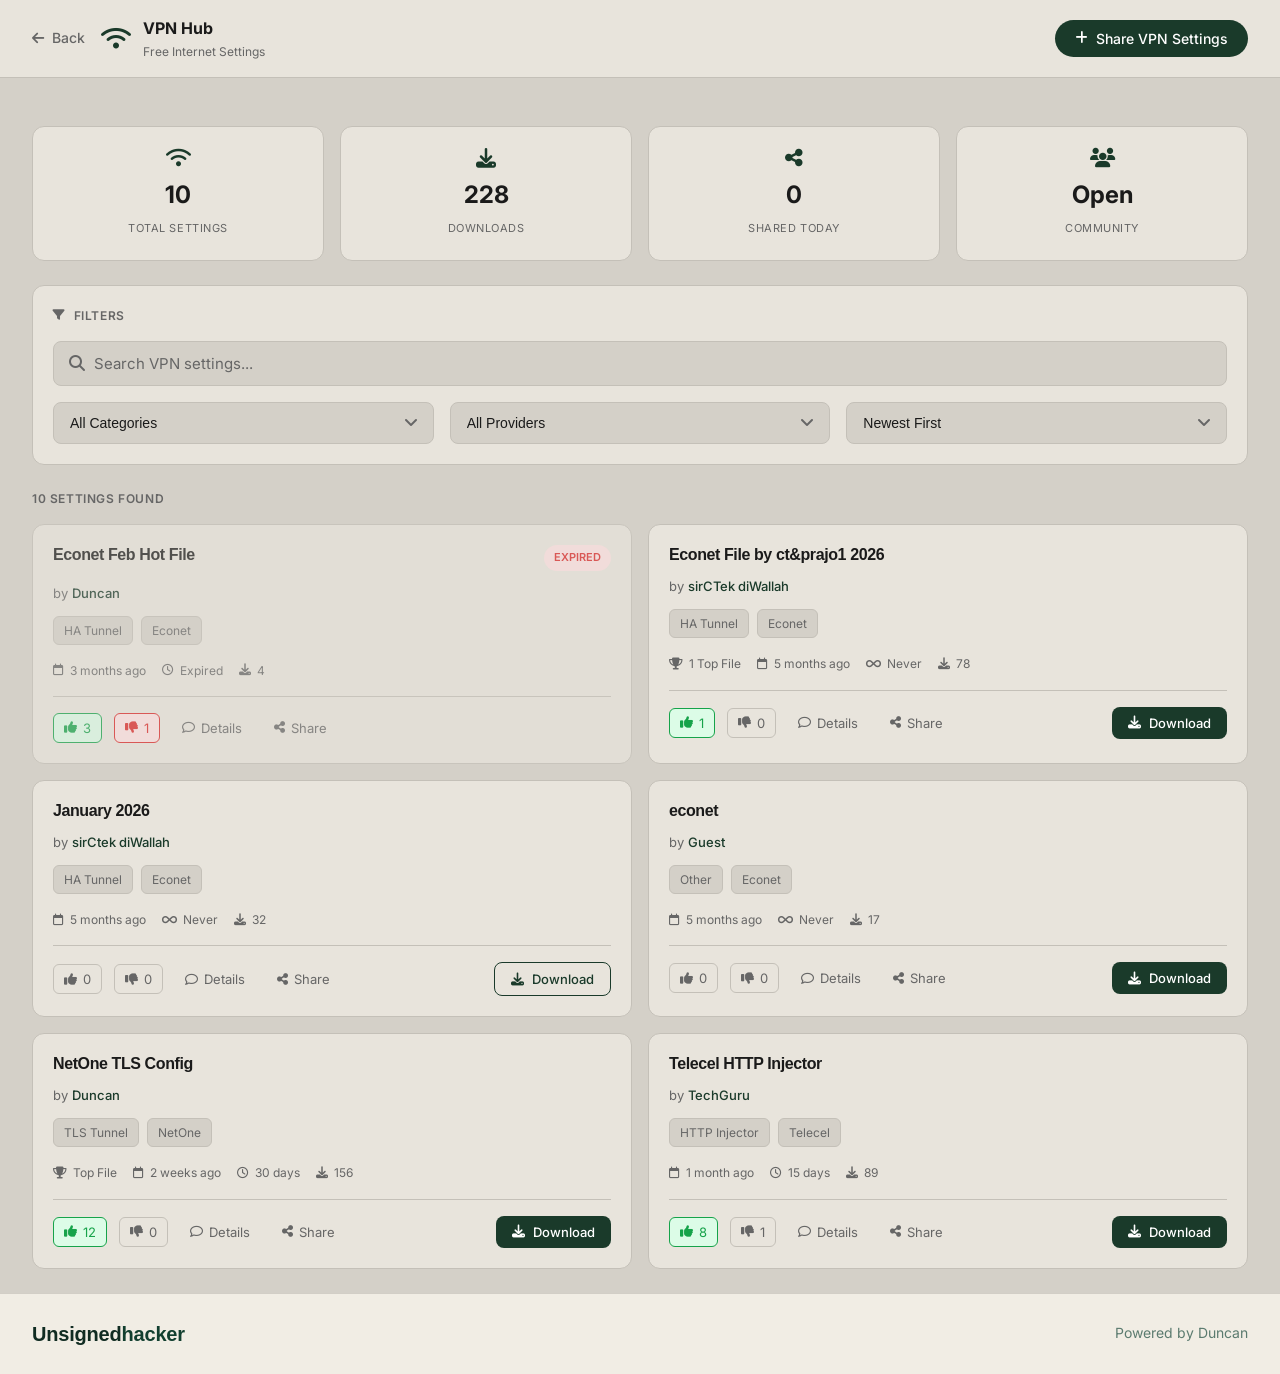
==== commit 6c1716af: "Add files via upload initial web files" ====
--- a/vpn-hub.html
+++ b/vpn-hub.html
@@ -834,64 +834,11 @@
     <!-- Footer -->
     <footer class="footer">
         <div class="container">
-            <div class="footer-grid">
-                <div class="footer-brand">
-                    <a href="index.html" class="footer-logo">
-                        <span class="logo-icon">DK</span>
-                        <span class="logo-text">Duncan</span>
-                    </a>
-                    <p class="footer-tagline">
-                        VPN Hub - Community platform for sharing working SNI and free internet settings.
-                    </p>
-                </div>
-                
-                <div class="footer-links">
-                    <h4>Quick Links</h4>
-                    <ul>
-                        <li><a href="index.html">Home</a></li>
-                        <li><a href="index.html#services">Services</a></li>
-                        <li><a href="index.html#projects">Projects</a></li>
-                        <li><a href="index.html#contact">Contact</a></li>
-                    </ul>
-                </div>
-                
-                <div class="footer-links">
-                    <h4>VPN Hub</h4>
-                    <ul>
-                        <li><a href="#">Browse Settings</a></li>
-                        <li><a href="#">Share Settings</a></li>
-                        <li><a href="#">Top Contributors</a></li>
-                        <li><a href="#">Help Center</a></li>
-                    </ul>
-                </div>
-                
-                <div class="footer-newsletter">
-                    <h4>Stay Updated</h4>
-                    <p>Get notified when new working settings are shared.</p>
-                    <form class="newsletter-form">
-                        <input type="email" placeholder="Enter your email">
-                        <button type="submit" aria-label="Subscribe">
-                            <i class="fas fa-arrow-right"></i>
-                        </button>
-                    </form>
-                </div>
-            </div>
-            
             <div class="footer-bottom">
-                <p class="copyright">
-                    © <span id="currentYear">2024</span> Duncan. All rights reserved.
-                </p>
-                <div class="footer-social">
-                    <a href="https://github.com/duncankanatsa" target="_blank" rel="noopener" aria-label="GitHub">
-                        <i class="fab fa-github"></i>
-                    </a>
-                    <a href="https://linkedin.com/in/duncankanatsa" target="_blank" rel="noopener" aria-label="LinkedIn">
-                        <i class="fab fa-linkedin-in"></i>
-                    </a>
-                    <a href="https://twitter.com/duncankanatsa" target="_blank" rel="noopener" aria-label="Twitter">
-                        <i class="fab fa-twitter"></i>
-                    </a>
-                </div>
+                <div class="footer-branding">
+                    <span class="brand-name">Unsigned<span class="brand-highlight">hacker</span></span>
+                </div>
+                <p class="powered-by">Powered by Duncan</p>
             </div>
         </div>
     </footer>
--- a/style.css
+++ b/style.css
@@ -65,28 +65,32 @@
     --shadow-glow: 0 0 40px -10px hsl(var(--primary-hue), 55%, 16% / 0.3);
 }
 
-/* Dark Mode */
+/* Dark Mode - Matching tyga-sparta style */
 [data-theme="dark"] {
-    --background: hsl(160, 20%, 8%);
-    --background-dark: hsl(160, 15%, 12%);
-    --foreground: hsl(42, 30%, 88%);
-    
-    --card: hsl(160, 15%, 12%);
-    --card-foreground: hsl(42, 30%, 88%);
-    --border: hsl(160, 10%, 22%);
-    --input: hsl(160, 10%, 22%);
-    
-    --primary: hsl(var(--primary-hue), 45%, 45%);
-    --primary-foreground: hsl(160, 20%, 8%);
-    --accent: hsl(var(--primary-hue), 45%, 45%);
-    --accent-foreground: hsl(160, 20%, 8%);
-    
-    --muted: hsl(160, 10%, 20%);
-    --muted-foreground: hsl(42, 10%, 55%);
-    
-    --shadow-sm: 0 1px 2px 0 rgb(0 0 0 / 0.3);
-    --shadow: 0 4px 6px -1px rgb(0 0 0 / 0.4), 0 2px 4px -2px rgb(0 0 0 / 0.3);
-    --shadow-md: 0 10px 15px -3px rgb(0 0 0 / 0.4), 0 4px 6px -4px rgb(0 0 0 / 0.3);
+    --background: hsl(160, 20%, 5%);
+    --background-dark: hsl(160, 18%, 8%);
+    --foreground: hsl(42, 30%, 95%);
+    
+    --card: hsl(160, 15%, 10%);
+    --card-foreground: hsl(42, 30%, 95%);
+    --border: hsl(160, 10%, 18%);
+    --input: hsl(160, 10%, 18%);
+    
+    --primary: hsl(var(--primary-hue), 55%, 60%);
+    --primary-foreground: hsl(160, 20%, 5%);
+    --primary-light: hsl(var(--primary-hue), 50%, 50%);
+    --accent: hsl(var(--primary-hue), 55%, 60%);
+    --accent-foreground: hsl(160, 20%, 5%);
+    
+    --muted: hsl(160, 10%, 15%);
+    --muted-foreground: hsl(42, 20%, 70%);
+    
+    --shadow-sm: 0 1px 2px 0 rgb(0 0 0 / 0.4);
+    --shadow: 0 4px 6px -1px rgb(0 0 0 / 0.5), 0 2px 4px -2px rgb(0 0 0 / 0.4);
+    --shadow-md: 0 10px 15px -3px rgb(0 0 0 / 0.5), 0 4px 6px -4px rgb(0 0 0 / 0.4);
+    
+    /* Glow for dark mode */
+    --glow: hsl(var(--primary-hue), 55%, 60%);
 }
 
 /* ============================================
@@ -182,9 +186,14 @@
 .logo {
     display: flex;
     align-items: center;
-    gap: 0.75rem;
-    font-weight: 700;
-    font-size: 1.25rem;
+    font-weight: 800;
+    font-size: 1.5rem;
+    font-family: 'Outfit', sans-serif;
+    letter-spacing: -0.02em;
+}
+
+.logo-text {
+    color: var(--foreground);
 }
 
 .logo-icon {
@@ -1002,8 +1011,17 @@
     padding: 1rem;
     background: var(--card);
     border: 1px solid var(--border);
+    overflow: hidden;
+}
+
+.about-profile-img {
+    width: 100%;
+    max-width: 400px;
+    height: auto;
+    display: block;
     border-radius: var(--radius-xl);
     box-shadow: var(--shadow-lg);
+    object-fit: cover;
 }
 
 .image-placeholder {
@@ -1254,144 +1272,285 @@
 }
 
 /* ============================================
-   Footer
+   Contact Section - New Style
+   ============================================ */
+.contact-new {
+    padding: 6rem 0;
+    background: var(--background);
+}
+
+/* Hero Text */
+.contact-hero {
+    text-align: center;
+    margin-bottom: 4rem;
+}
+
+.contact-hero-title {
+    display: flex;
+    flex-direction: column;
+    align-items: center;
+    gap: 1rem;
+    margin: 0;
+}
+
+.contact-line {
+    display: block;
+    font-size: clamp(2.5rem, 8vw, 5rem);
+    font-weight: 900;
+    line-height: 1;
+    letter-spacing: -0.02em;
+    color: var(--foreground);
+    white-space: nowrap;
+}
+
+.contact-hero-action {
+    margin: 0.5rem 0;
+}
+
+.btn-contact-request {
+    display: inline-block;
+    padding: 0.75rem 1.5rem;
+    border: 1px solid var(--border);
+    border-radius: 9999px;
+    font-size: 0.75rem;
+    font-weight: 500;
+    letter-spacing: 0.1em;
+    text-transform: uppercase;
+    color: var(--muted-foreground);
+    text-decoration: none;
+    transition: all var(--transition-fast);
+}
+
+.btn-contact-request:hover {
+    border-color: var(--primary);
+    color: var(--primary);
+}
+
+/* Contact Content */
+.contact-content {
+    display: grid;
+    grid-template-columns: 1fr 1fr;
+    gap: 4rem;
+    max-width: 1000px;
+    margin: 0 auto;
+}
+
+/* Left Side - Info */
+.contact-info-new {
+    display: flex;
+    flex-direction: column;
+    gap: 1.5rem;
+}
+
+.contact-label-bar {
+    display: flex;
+    align-items: center;
+    gap: 0.75rem;
+}
+
+.contact-bar-line {
+    width: 2rem;
+    height: 2px;
+    background: var(--primary);
+}
+
+.contact-label-text {
+    font-size: 0.75rem;
+    font-weight: 500;
+    letter-spacing: 0.2em;
+    text-transform: uppercase;
+    color: var(--primary);
+}
+
+.contact-heading {
+    font-size: 1.75rem;
+    font-weight: 700;
+    line-height: 1.3;
+    color: var(--foreground);
+}
+
+.contact-subtext {
+    font-size: 0.9375rem;
+    color: var(--muted-foreground);
+}
+
+.contact-details-new {
+    display: flex;
+    flex-direction: column;
+    gap: 1rem;
+    margin-top: 1rem;
+}
+
+.contact-detail-item {
+    display: flex;
+    align-items: center;
+    gap: 1rem;
+}
+
+.contact-detail-icon {
+    width: 2.5rem;
+    height: 2.5rem;
+    display: flex;
+    align-items: center;
+    justify-content: center;
+    background: var(--primary);
+    color: var(--primary-foreground);
+    border-radius: 50%;
+    font-size: 0.875rem;
+}
+
+.contact-detail-text {
+    display: flex;
+    flex-direction: column;
+    gap: 0.25rem;
+}
+
+.detail-label {
+    font-size: 0.75rem;
+    font-weight: 600;
+    text-transform: uppercase;
+    letter-spacing: 0.05em;
+    color: var(--foreground);
+}
+
+.detail-value {
+    font-size: 0.875rem;
+    color: var(--muted-foreground);
+}
+
+/* Right Side - Form */
+.contact-form-box {
+    background: var(--card);
+    border: 1px solid var(--border);
+    border-radius: var(--radius-lg);
+    padding: 2rem;
+}
+
+.contact-form-new {
+    display: flex;
+    flex-direction: column;
+    gap: 1rem;
+}
+
+.form-row-new {
+    display: grid;
+    grid-template-columns: 1fr 1fr;
+    gap: 1rem;
+}
+
+.contact-form-new input,
+.contact-form-new textarea {
+    padding: 0.875rem 1rem;
+    background: var(--background);
+    border: 1px solid var(--border);
+    border-radius: var(--radius);
+    font-size: 0.9375rem;
+    color: var(--foreground);
+    transition: all var(--transition-fast);
+}
+
+.contact-form-new input:focus,
+.contact-form-new textarea:focus {
+    outline: none;
+    border-color: var(--primary);
+}
+
+.contact-form-new input::placeholder,
+.contact-form-new textarea::placeholder {
+    color: var(--muted-foreground);
+}
+
+.contact-form-new textarea {
+    resize: vertical;
+    min-height: 100px;
+}
+
+.btn-submit-new {
+    padding: 0.875rem 2rem;
+    background: var(--primary);
+    color: var(--primary-foreground);
+    border: none;
+    border-radius: var(--radius);
+    font-size: 0.9375rem;
+    font-weight: 500;
+    cursor: pointer;
+    transition: all var(--transition-fast);
+    align-self: flex-start;
+}
+
+.btn-submit-new:hover {
+    background: var(--primary-dark);
+    transform: translateY(-2px);
+}
+
+/* Mobile Contact */
+@media (max-width: 768px) {
+    .contact-content {
+        grid-template-columns: 1fr;
+        gap: 2rem;
+    }
+    
+    .contact-line {
+        font-size: clamp(1.75rem, 10vw, 2.5rem);
+    }
+    
+    .form-row-new {
+        grid-template-columns: 1fr;
+    }
+    
+    .contact-form-box {
+        padding: 1.5rem;
+    }
+}
+
+/* ============================================
+   Footer - Minimal
    ============================================ */
 .footer {
-    background: var(--primary);
-    color: var(--primary-foreground);
-    padding: 4rem 0 2rem;
-}
-
-.footer-grid {
-    display: grid;
-    grid-template-columns: 2fr 1fr 1fr 1.5fr;
-    gap: 3rem;
-    margin-bottom: 3rem;
-}
-
-.footer-logo {
-    display: flex;
-    align-items: center;
-    gap: 0.75rem;
+    background: var(--background);
+    border-top: 1px solid var(--border);
+    padding: 1.5rem 0;
+}
+
+.footer-bottom {
+    display: flex;
+    justify-content: space-between;
+    align-items: center;
+}
+
+.footer-branding {
+    display: flex;
+    align-items: center;
+}
+
+.brand-name {
+    font-size: 1.25rem;
     font-weight: 700;
-    font-size: 1.25rem;
-    margin-bottom: 1rem;
-}
-
-.footer-logo .logo-icon {
-    background: rgba(255, 255, 255, 0.1);
-    color: white;
-}
-
-.footer-tagline {
-    opacity: 0.8;
-    line-height: 1.6;
-    max-width: 300px;
-}
-
-.footer-links h4 {
-    font-size: 1rem;
-    margin-bottom: 1.25rem;
-    opacity: 0.9;
-}
-
-.footer-links ul {
-    display: flex;
-    flex-direction: column;
-    gap: 0.75rem;
-}
-
-.footer-links a {
-    opacity: 0.7;
-    transition: opacity var(--transition-fast);
-}
-
-.footer-links a:hover {
-    opacity: 1;
-}
-
-.footer-newsletter h4 {
-    font-size: 1rem;
-    margin-bottom: 1rem;
-    opacity: 0.9;
-}
-
-.footer-newsletter p {
-    opacity: 0.7;
+    color: var(--foreground);
+    font-family: 'Outfit', sans-serif;
+    letter-spacing: -0.01em;
+}
+
+.brand-highlight {
+    color: var(--primary);
+}
+
+.powered-by {
     font-size: 0.875rem;
-    margin-bottom: 1rem;
-}
-
-.newsletter-form {
-    display: flex;
-    gap: 0.5rem;
-}
-
-.newsletter-form input {
-    flex: 1;
-    padding: 0.75rem 1rem;
-    background: rgba(255, 255, 255, 0.1);
-    border: 1px solid rgba(255, 255, 255, 0.2);
-    border-radius: var(--radius);
-    color: white;
-    font-size: 0.875rem;
-}
-
-.newsletter-form input::placeholder {
-    color: rgba(255, 255, 255, 0.5);
-}
-
-.newsletter-form button {
-    width: 44px;
-    height: 44px;
-    display: flex;
-    align-items: center;
-    justify-content: center;
-    background: white;
-    color: var(--primary);
-    border-radius: var(--radius);
-    transition: all var(--transition-fast);
-}
-
-.newsletter-form button:hover {
-    background: rgba(255, 255, 255, 0.9);
-    transform: scale(1.05);
-}
-
-.footer-bottom {
-    display: flex;
-    justify-content: space-between;
-    align-items: center;
-    padding-top: 2rem;
-    border-top: 1px solid rgba(255, 255, 255, 0.1);
-}
-
-.copyright {
-    font-size: 0.875rem;
-    opacity: 0.7;
-}
-
-.footer-social {
-    display: flex;
-    gap: 1rem;
-}
-
-.footer-social a {
-    width: 40px;
-    height: 40px;
-    display: flex;
-    align-items: center;
-    justify-content: center;
-    background: rgba(255, 255, 255, 0.1);
-    border-radius: 50%;
-    font-size: 1rem;
-    transition: all var(--transition-fast);
-}
-
-.footer-social a:hover {
-    background: white;
-    color: var(--primary);
-    transform: translateY(-3px);
+    color: var(--muted-foreground);
+}
+
+/* Mobile footer */
+@media (max-width: 768px) {
+    .footer-bottom {
+        flex-direction: column;
+        gap: 0.5rem;
+        text-align: center;
+    }
+    
+    .brand-name {
+        font-size: 1.1rem;
+    }
 }
 
 /* ============================================
@@ -1541,15 +1700,6 @@
         grid-template-columns: 1fr;
     }
     
-    .footer-grid {
-        grid-template-columns: 1fr;
-        text-align: center;
-    }
-    
-    .footer-tagline {
-        max-width: none;
-    }
-    
     .footer-bottom {
         flex-direction: column;
         gap: 1rem;
@@ -1692,21 +1842,36 @@
     background: var(--background);
 }
 
-.section-header.center {
+.passion-header {
     text-align: center;
-}
-
-.section-title.large {
-    font-size: 3.5rem;
+    margin-bottom: 4rem;
+}
+
+.passion-title-big {
+    display: flex;
+    flex-direction: column;
+    align-items: center;
+    margin: 0;
+}
+
+.passion-line {
+    display: block;
+    font-size: clamp(2.5rem, 8vw, 5rem);
     font-weight: 900;
-    line-height: 1.1;
-    text-transform: uppercase;
+    line-height: 1;
     letter-spacing: -0.02em;
+    color: var(--primary);
+    white-space: nowrap;
+}
+
+/* Dark mode for passion title */
+[data-theme="dark"] .passion-line {
+    color: var(--foreground);
 }
 
 @media (max-width: 768px) {
-    .section-title.large {
-        font-size: 2.5rem;
+    .passion-line {
+        font-size: clamp(1.75rem, 10vw, 2.5rem);
     }
 }
 
@@ -1877,35 +2042,56 @@
 .intro-text {
     font-size: 0.875rem;
     font-weight: 500;
-    letter-spacing: 0.2em;
+    letter-spacing: 0.25em;
     text-transform: uppercase;
     color: var(--muted-foreground);
 }
 
+.typing-cursor {
+    color: var(--primary);
+    font-weight: 300;
+    animation: blink 1s step-end infinite;
+}
+
 .hero-title-big {
     margin-bottom: 2rem;
+    display: flex;
+    flex-direction: column;
+    align-items: flex-start;
 }
 
 .title-line-big {
     display: block;
     font-size: clamp(3rem, 12vw, 9rem);
     font-weight: 900;
-    line-height: 0.95;
+    line-height: 0.9;
     letter-spacing: -0.03em;
     color: var(--primary);
+    white-space: nowrap;
 }
 
 .outline-text {
-    display: flex;
-}
-
-.outline-part {
     color: transparent;
     -webkit-text-stroke: 2px var(--primary);
-}
-
-.solid-part {
+    font-weight: 900;
+}
+
+.solid-text {
     color: var(--primary);
+    font-weight: 900;
+}
+
+/* Dark Mode - Hero title light colors */
+[data-theme="dark"] .title-line-big {
+    color: var(--foreground);
+}
+
+[data-theme="dark"] .solid-text {
+    color: var(--foreground);
+}
+
+[data-theme="dark"] .outline-text {
+    -webkit-text-stroke: 2px var(--foreground);
 }
 
 .hero-description-new {
@@ -2175,33 +2361,58 @@
         padding: 0 1rem;
     }
     
-    /* Hero adjustments */
+    /* Hero adjustments - Mobile */
     .hero-new {
-        padding: 5rem 0 3rem;
+        padding: 6rem 0 2rem;
         min-height: auto;
+    }
+    
+    .hero-container {
+        flex-direction: column;
+        align-items: center;
+        text-align: center;
+    }
+    
+    .hero-content {
+        align-items: center;
+        text-align: center;
+        width: 100%;
+    }
+    
+    .hero-intro {
+        justify-content: center;
     }
     
     .hero-title-big {
         margin-bottom: 1.5rem;
+        align-items: center;
     }
     
     .title-line-big {
-        font-size: clamp(2.5rem, 12vw, 4rem);
-        line-height: 1;
-    }
-    
-    .outline-part {
+        font-size: clamp(3rem, 18vw, 5rem);
+        line-height: 0.95;
+        letter-spacing: -0.02em;
+    }
+    
+    .outline-text {
         -webkit-text-stroke: 1.5px var(--primary);
+    }
+    
+    [data-theme="dark"] .outline-text {
+        -webkit-text-stroke: 1.5px var(--foreground);
     }
     
     .hero-description-new {
         font-size: 1rem;
         margin-bottom: 2rem;
+        text-align: center;
+        max-width: 100%;
     }
     
     .hero-actions-new {
         flex-direction: column;
         width: 100%;
+        align-items: center;
     }
     
     .btn-email,
@@ -2210,13 +2421,83 @@
         justify-content: center;
     }
     
+    /* Mobile Code Visual */
+    .hero-visual {
+        display: block;
+        width: 100%;
+        max-width: 400px;
+        margin: 2rem auto 0;
+        animation: slideInUp 0.8s ease 0.5s forwards;
+    }
+    
+    .code-window {
+        transform: scale(0.85);
+    }
+    
+    /* Mobile Floating Cards */
+    .floating-cards {
+        position: relative;
+        margin-top: 1.5rem;
+        flex-direction: row;
+        justify-content: center;
+        gap: 1rem;
+        flex-wrap: wrap;
+    }
+    
+    .float-card {
+        position: relative;
+        animation: float 3s ease-in-out infinite;
+        padding: 0.75rem 1rem;
+        font-size: 0.875rem;
+    }
+    
+    .float-card.flutter {
+        top: auto;
+        left: auto;
+        right: auto;
+    }
+    
+    .float-card.react {
+        top: auto;
+        left: auto;
+        right: auto;
+    }
+    
+    .float-card.security {
+        top: auto;
+        right: auto;
+        bottom: auto;
+    }
+    
+    /* Mobile Typography - Smaller text for cleaner look */
+    body {
+        font-size: 0.9375rem;
+    }
+    
+    .section-tag {
+        font-size: 0.7rem;
+    }
+    
+    .section-title {
+        font-size: 1.75rem;
+    }
+    
     /* Services - single column */
     .services-grid {
         grid-template-columns: 1fr;
     }
     
     .service-card {
-        padding: 1.5rem;
+        padding: 1.25rem;
+    }
+    
+    .service-card h3 {
+        font-size: 1.1rem;
+    }
+    
+    .service-card p {
+        font-size: 0.875rem;
+        line-height: 1.6;
     }
     
     /* Projects - single column */
@@ -2228,6 +2509,14 @@
         margin-bottom: 1rem;
     }
     
+    .project-info h3 {
+        font-size: 1.1rem;
+    }
+    
+    .project-info p {
+        font-size: 0.875rem;
+    }
+    
     /* Tools - single column */
     .tools-grid {
         grid-template-columns: 1fr;
@@ -2237,6 +2526,14 @@
         padding: 1rem;
     }
     
+    .tool-card h4 {
+        font-size: 1rem;
+    }
+    
+    .tool-card p {
+        font-size: 0.85rem;
+    }
+    
     /* Bento - single column */
     .bento-grid {
         grid-template-columns: 1fr;
@@ -2248,7 +2545,16 @@
     
     .bento-card {
         min-height: auto;
-        padding: 1.5rem;
+        padding: 1.25rem;
+    }
+    
+    .bento-card h3 {
+        font-size: 1.1rem;
+    }
+    
+    .bento-card p {
+        font-size: 0.875rem;
+        line-height: 1.6;
     }
     
     .section-title.large {
@@ -2261,6 +2567,23 @@
         gap: 2rem;
     }
     
+    .about-content h2 {
+        font-size: 1.75rem;
+    }
+    
+    .about-content h3 {
+        font-size: 1rem;
+    }
+    
+    .about-text p {
+        font-size: 0.9rem;
+        line-height: 1.7;
+    }
+    
+    .about-highlights span {
+        font-size: 0.875rem;
+    }
+    
     .about-image {
         order: -1;
     }
@@ -2274,6 +2597,19 @@
         grid-template-columns: 1fr;
     }
     
+    .skills-title {
+        font-size: 1.25rem;
+    }
+    
+    .skill-category h4 {
+        font-size: 1rem;
+    }
+    
+    .skill-tag {
+        font-size: 0.8rem;
+        padding: 0.4rem 0.75rem;
+    }
+    
     /* Contact */
     .contact-form-wrapper {
         padding: 1.5rem;
@@ -2283,16 +2619,31 @@
         grid-template-columns: 1fr;
     }
     
-    /* Footer */
-    .footer-grid {
-        grid-template-columns: 1fr;
-        gap: 2rem;
+    .contact-info-new h3 {
+        font-size: 1.5rem;
+    }
+    
+    .contact-info-new p {
+        font-size: 0.9rem;
+    }
+    
+    .detail-value {
+        font-size: 0.85rem;
     }
     
     .footer-bottom {
         flex-direction: column;
-        gap: 1rem;
+        gap: 0.75rem;
         text-align: center;
+        padding-top: 1rem;
+    }
+    
+    .brand-name {
+        font-size: 1rem;
+    }
+    
+    .powered-by {
+        font-size: 0.8rem;
     }
     
     /* Stats bar on VPN hub */
@@ -2339,6 +2690,10 @@
 
 @media (max-width: 480px) {
     /* Even smaller screens */
+    body {
+        font-size: 0.875rem;
+    }
+    
     .title-line-big {
         font-size: clamp(2rem, 10vw, 3rem);
     }
@@ -2348,7 +2703,70 @@
     }
     
     .section-tag {
-        font-size: 0.6875rem;
+        font-size: 0.65rem;
+    }
+    
+    /* Services text smaller */
+    .service-card h3 {
+        font-size: 1rem;
+    }
+    
+    .service-card p {
+        font-size: 0.85rem;
+    }
+    
+    /* Projects text smaller */
+    .project-info h3 {
+        font-size: 1rem;
+    }
+    
+    .project-info p {
+        font-size: 0.85rem;
+    }
+    
+    /* About text smaller */
+    .about-content h2 {
+        font-size: 1.5rem;
+    }
+    
+    .about-text p {
+        font-size: 0.875rem;
+    }
+    
+    /* Tools text smaller */
+    .tool-card h4 {
+        font-size: 0.95rem;
+    }
+    
+    .tool-card p {
+        font-size: 0.8rem;
+    }
+    
+    /* Bento text smaller */
+    .bento-card h3 {
+        font-size: 1rem;
+    }
+    
+    .bento-card p {
+        font-size: 0.85rem;
+    }
+    
+    /* Contact text smaller */
+    .contact-info-new h3 {
+        font-size: 1.25rem;
+    }
+    
+    .detail-value {
+        font-size: 0.8rem;
+    }
+    
+    /* Footer text smaller */
+    .brand-name {
+        font-size: 0.95rem;
+    }
+    
+    .powered-by {
+        font-size: 0.75rem;
     }
     
     /* Stats grid single column */
@@ -2450,3 +2868,234 @@
         padding-top: max(5rem, env(safe-area-inset-top) + 4rem);
     }
 }
+
+/* ============================================
+   Animations & Effects
+   ============================================ */
+
+/* Typing Animation for Intro Text */
+@keyframes typing {
+    from { width: 0; }
+    to { width: 100%; }
+}
+
+@keyframes blink {
+    0%, 100% { border-color: var(--primary); }
+    50% { border-color: transparent; }
+}
+
+@keyframes typing-caret {
+    0%, 100% { opacity: 1; }
+    50% { opacity: 0; }
+}
+
+.hero-intro {
+    display: flex;
+    align-items: center;
+    gap: 0.75rem;
+    margin-bottom: 1.5rem;
+}
+
+.hero-intro .intro-arrow {
+    color: var(--primary);
+    font-weight: 600;
+    animation: fadeIn 0.5s ease forwards;
+}
+
+.hero-intro .intro-text {
+    display: inline-block;
+    overflow: hidden;
+    white-space: nowrap;
+    border-right: 2px solid var(--primary);
+    animation: 
+        typing 3.5s steps(25, end) 0.5s forwards,
+        blink 1s step-end infinite 4s;
+    width: 0;
+    max-width: fit-content;
+}
+
+/* Slide In Animations */
+@keyframes slideInUp {
+    from {
+        opacity: 0;
+        transform: translateY(30px);
+    }
+    to {
+        opacity: 1;
+        transform: translateY(0);
+    }
+}
+
+@keyframes slideInLeft {
+    from {
+        opacity: 0;
+        transform: translateX(-30px);
+    }
+    to {
+        opacity: 1;
+        transform: translateX(0);
+    }
+}
+
+@keyframes slideInRight {
+    from {
+        opacity: 0;
+        transform: translateX(30px);
+    }
+    to {
+        opacity: 1;
+        transform: translateX(0);
+    }
+}
+
+@keyframes fadeIn {
+    from { opacity: 0; }
+    to { opacity: 1; }
+}
+
+@keyframes scaleIn {
+    from {
+        opacity: 0;
+        transform: scale(0.9);
+    }
+    to {
+        opacity: 1;
+        transform: scale(1);
+    }
+}
+
+/* Apply Animations */
+.hero-content > * {
+    animation: slideInUp 0.6s ease forwards;
+    opacity: 0;
+}
+
+.hero-content > *:nth-child(1) { animation-delay: 0.1s; }
+.hero-content > *:nth-child(2) { animation-delay: 0.2s; }
+.hero-content > *:nth-child(3) { animation-delay: 0.3s; }
+.hero-content > *:nth-child(4) { animation-delay: 0.4s; }
+.hero-content > *:nth-child(5) { animation-delay: 0.5s; }
+
+.hero-visual {
+    animation: slideInRight 0.8s ease 0.3s forwards;
+    opacity: 0;
+}
+
+/* Section Reveal Animation */
+.section-header {
+    animation: slideInUp 0.6s ease forwards;
+}
+
+.service-card,
+.project-card,
+.tool-card,
+.bento-card {
+    animation: scaleIn 0.5s ease forwards;
+    opacity: 0;
+}
+
+/* Staggered delays for cards */
+.services-grid .service-card:nth-child(1) { animation-delay: 0.1s; }
+.services-grid .service-card:nth-child(2) { animation-delay: 0.2s; }
+.services-grid .service-card:nth-child(3) { animation-delay: 0.3s; }
+.services-grid .service-card:nth-child(4) { animation-delay: 0.4s; }
+.services-grid .service-card:nth-child(5) { animation-delay: 0.5s; }
+.services-grid .service-card:nth-child(6) { animation-delay: 0.6s; }
+
+.projects-grid .project-card:nth-child(1) { animation-delay: 0.1s; }
+.projects-grid .project-card:nth-child(2) { animation-delay: 0.2s; }
+.projects-grid .project-card:nth-child(3) { animation-delay: 0.3s; }
+.projects-grid .project-card:nth-child(4) { animation-delay: 0.4s; }
+
+.tools-grid .tool-card:nth-child(1) { animation-delay: 0.1s; }
+.tools-grid .tool-card:nth-child(2) { animation-delay: 0.15s; }
+.tools-grid .tool-card:nth-child(3) { animation-delay: 0.2s; }
+.tools-grid .tool-card:nth-child(4) { animation-delay: 0.25s; }
+.tools-grid .tool-card:nth-child(5) { animation-delay: 0.3s; }
+.tools-grid .tool-card:nth-child(6) { animation-delay: 0.35s; }
+.tools-grid .tool-card:nth-child(7) { animation-delay: 0.4s; }
+.tools-grid .tool-card:nth-child(8) { animation-delay: 0.45s; }
+
+.bento-grid .bento-card:nth-child(1) { animation-delay: 0.1s; }
+.bento-grid .bento-card:nth-child(2) { animation-delay: 0.15s; }
+.bento-grid .bento-card:nth-child(3) { animation-delay: 0.2s; }
+.bento-grid .bento-card:nth-child(4) { animation-delay: 0.25s; }
+.bento-grid .bento-card:nth-child(5) { animation-delay: 0.3s; }
+.bento-grid .bento-card:nth-child(6) { animation-delay: 0.35s; }
+
+/* Float Animation for Cards */
+@keyframes float {
+    0%, 100% { transform: translateY(0); }
+    50% { transform: translateY(-10px); }
+}
+
+.float-card {
+    animation: float 3s ease-in-out infinite;
+}
+
+.float-card:nth-child(2) {
+    animation-delay: 0.5s;
+}
+
+.float-card:nth-child(3) {
+    animation-delay: 1s;
+}
+
+/* Pulse Animation for VPN Link */
+@keyframes pulse {
+    0%, 100% { box-shadow: 0 0 0 0 rgba(26, 58, 42, 0.4); }
+    50% { box-shadow: 0 0 0 10px rgba(26, 58, 42, 0); }
+}
+
+.vpn-link {
+    animation: pulse 2s infinite;
+}
+
+[data-theme="dark"] .vpn-link {
+    animation: pulse 2s infinite;
+}
+
+/* Glow Effect Animation */
+@keyframes glow {
+    0%, 100% { opacity: 0.5; }
+    50% { opacity: 1; }
+}
+
+.code-window::before {
+    animation: glow 2s ease-in-out infinite;
+}
+
+/* Scroll Reveal - Elements fade in when scrolling */
+.reveal {
+    opacity: 0;
+    transform: translateY(30px);
+    transition: all 0.6s ease;
+}
+
+.reveal.active {
+    opacity: 1;
+    transform: translateY(0);
+}
+
+/* Hover Lift Effect */
+.service-card,
+.project-card,
+.tool-card,
+.bento-card {
+    transition: transform 0.3s ease, box-shadow 0.3s ease;
+}
+
+.service-card:hover,
+.project-card:hover,
+.tool-card:hover,
+.bento-card:hover {
+    transform: translateY(-8px);
+    box-shadow: 0 20px 40px rgba(0, 0, 0, 0.1);
+}
+
+[data-theme="dark"] .service-card:hover,
+[data-theme="dark"] .project-card:hover,
+[data-theme="dark"] .tool-card:hover,
+[data-theme="dark"] .bento-card:hover {
+    box-shadow: 0 20px 40px rgba(0, 0, 0, 0.3);
+}
